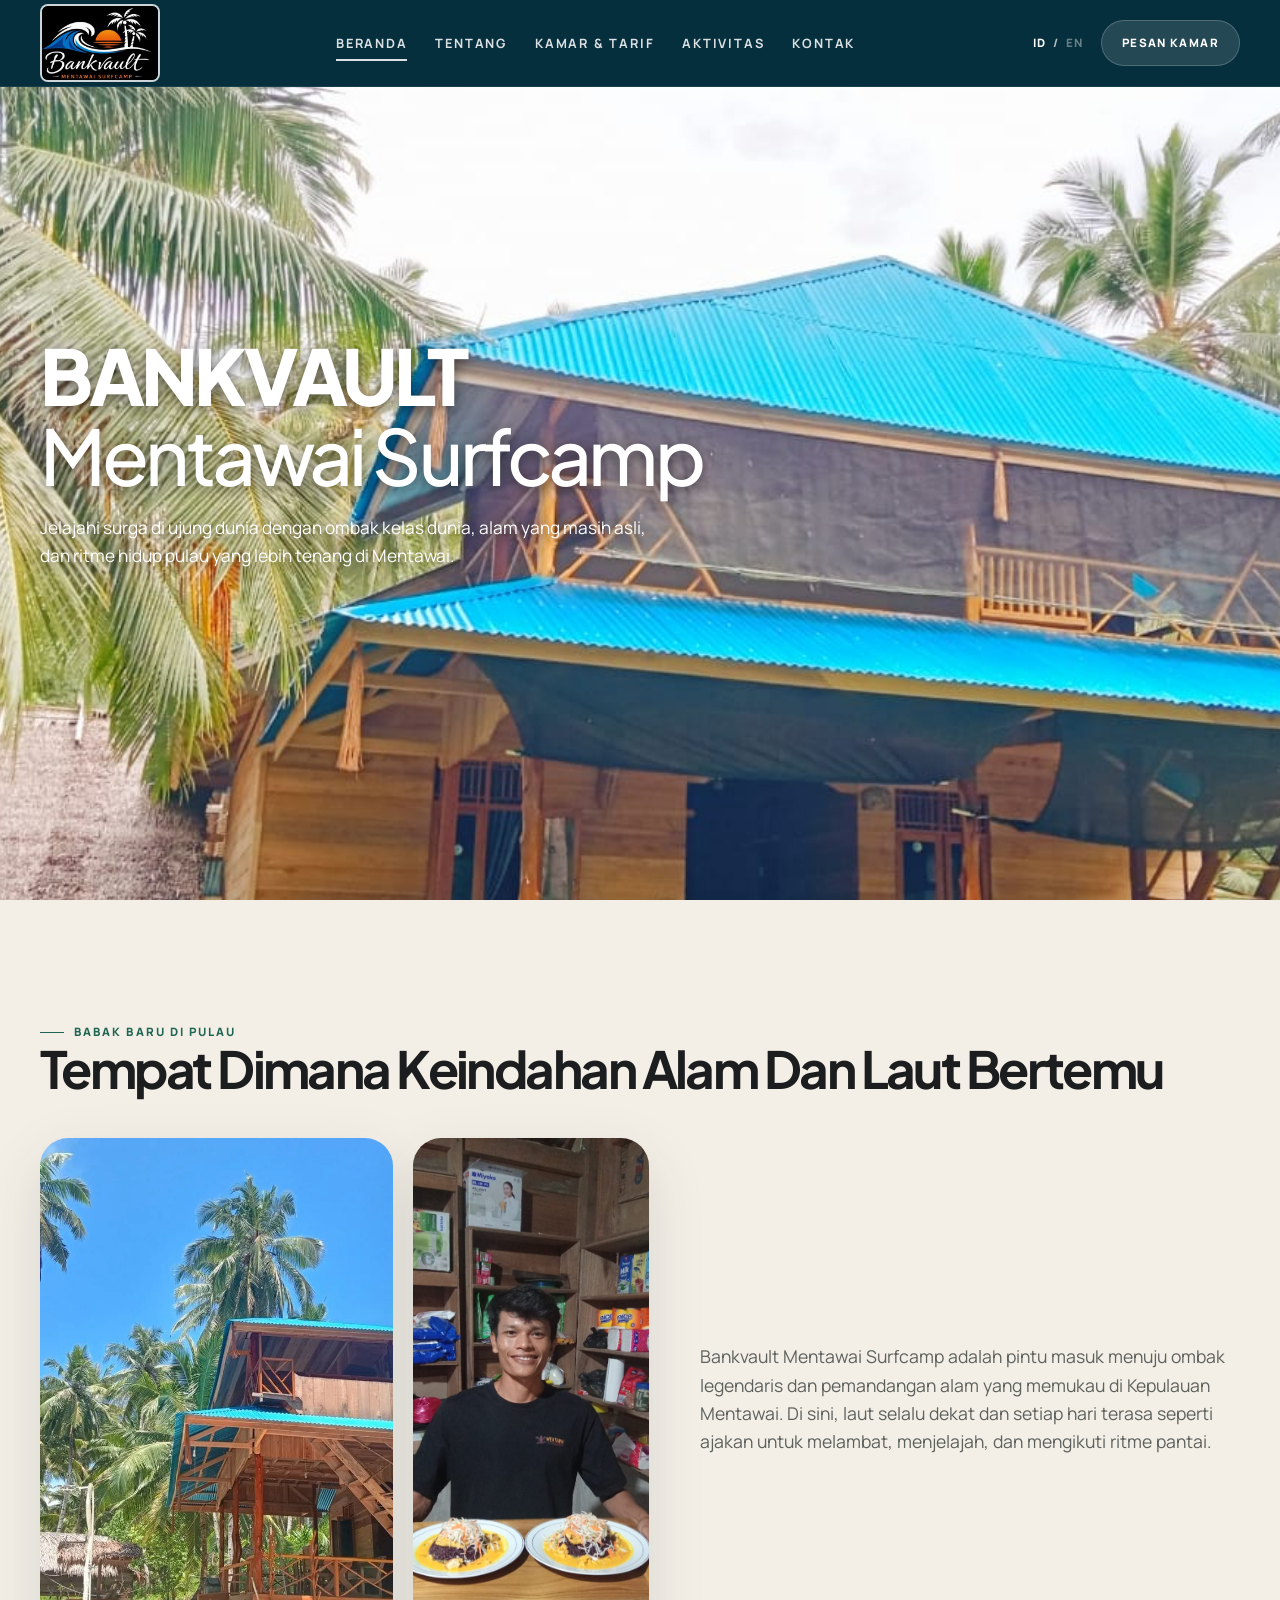
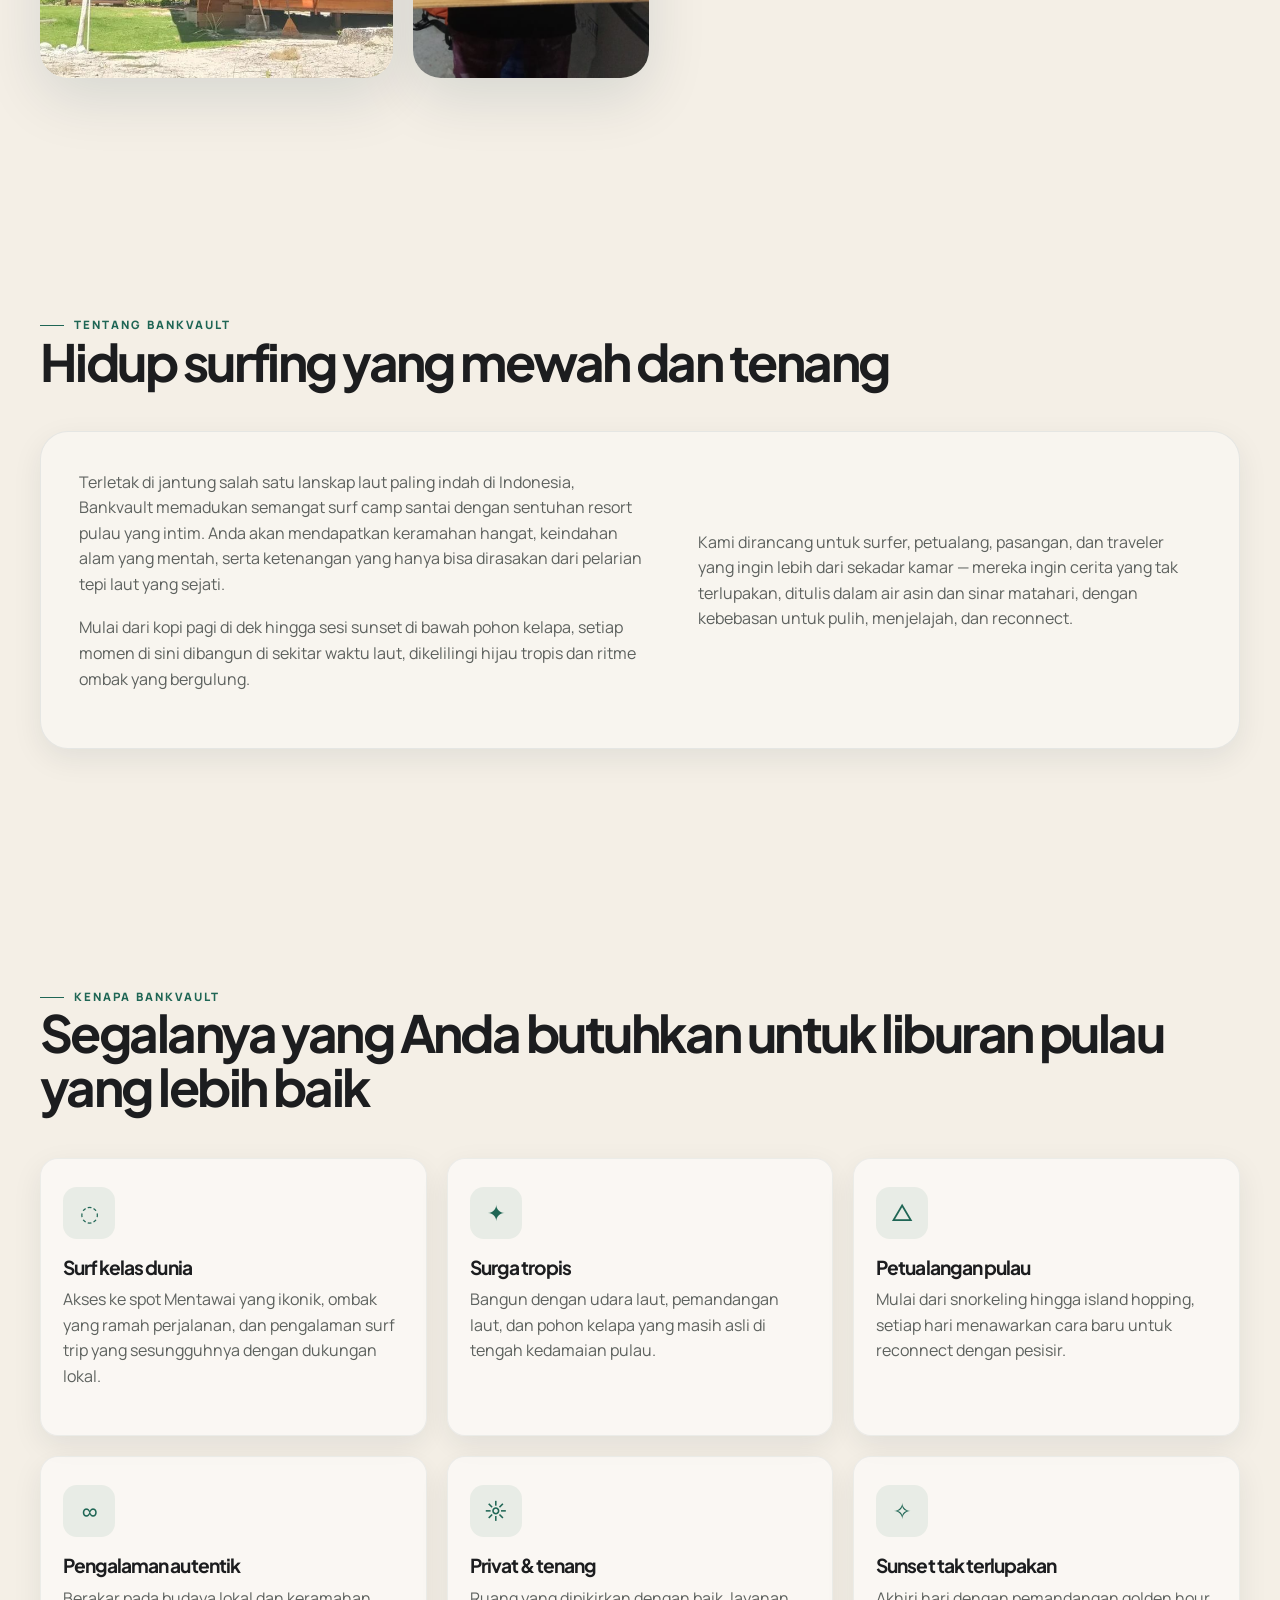
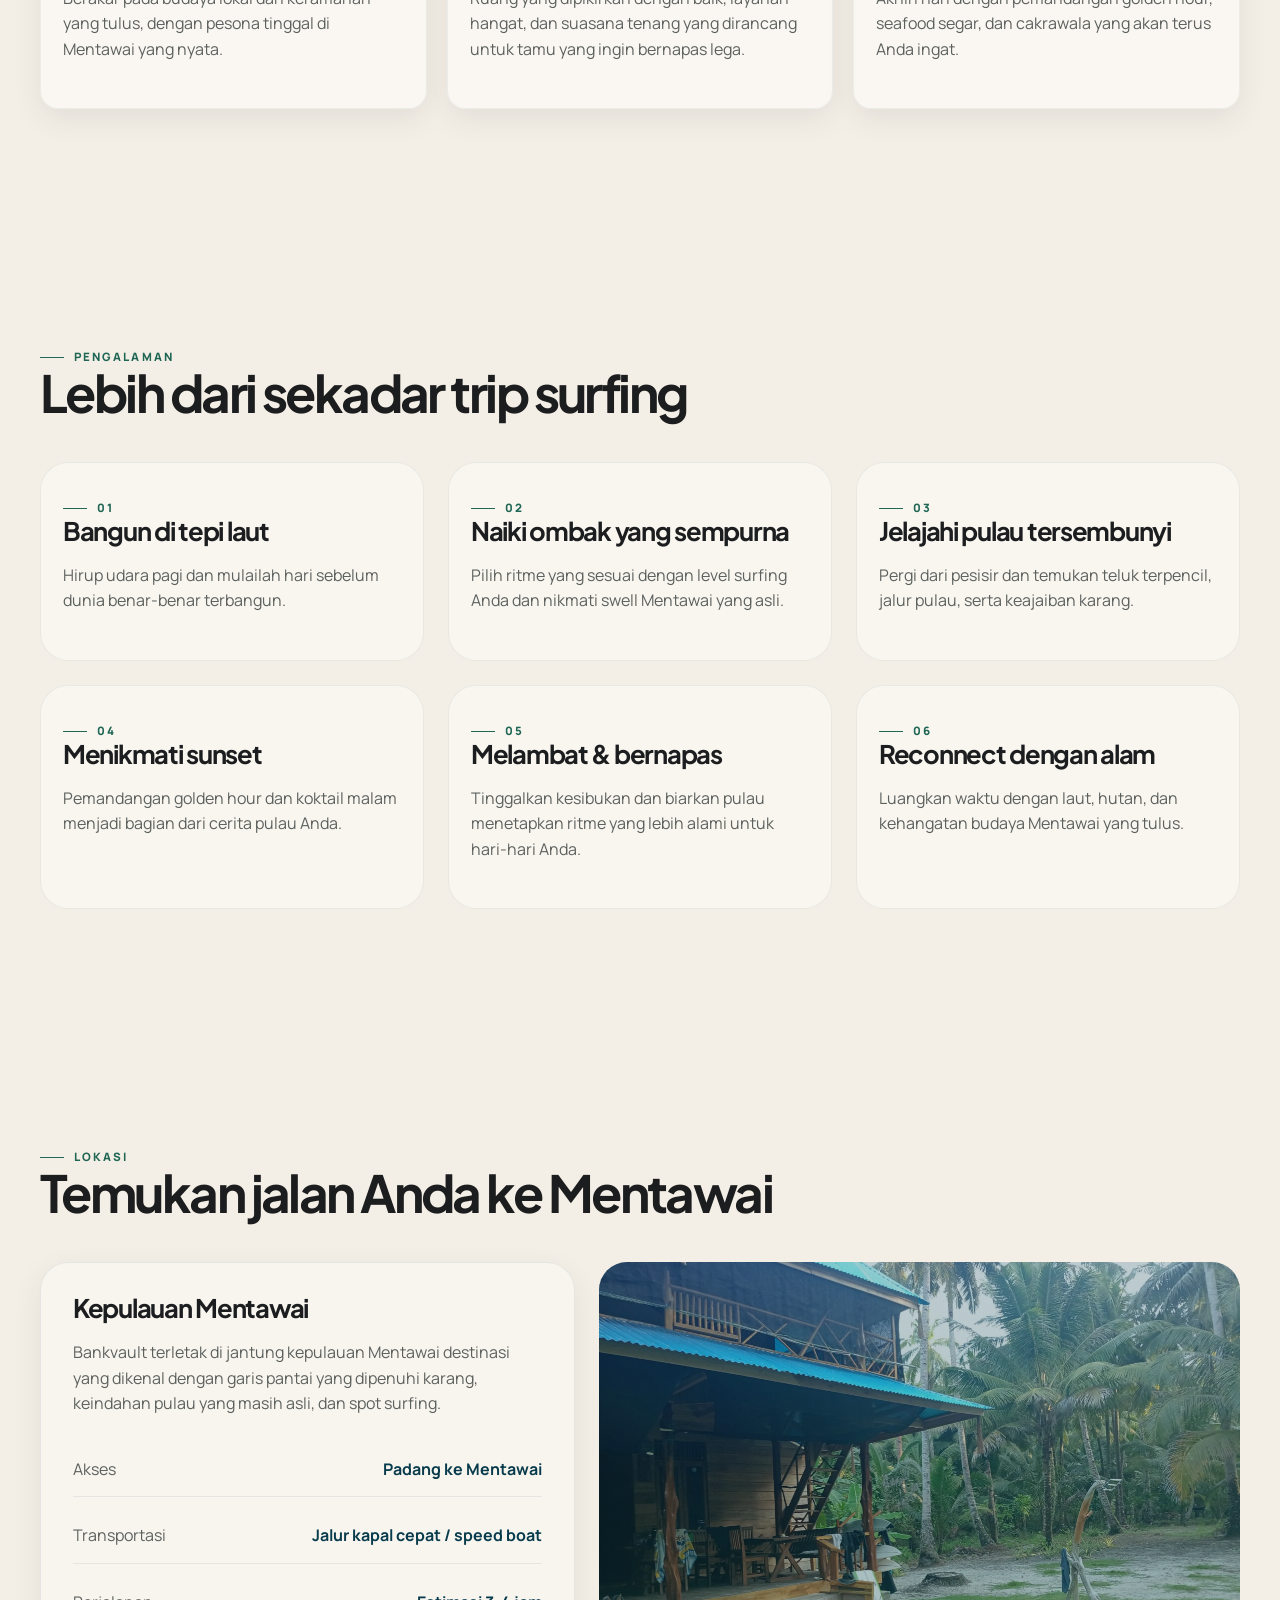
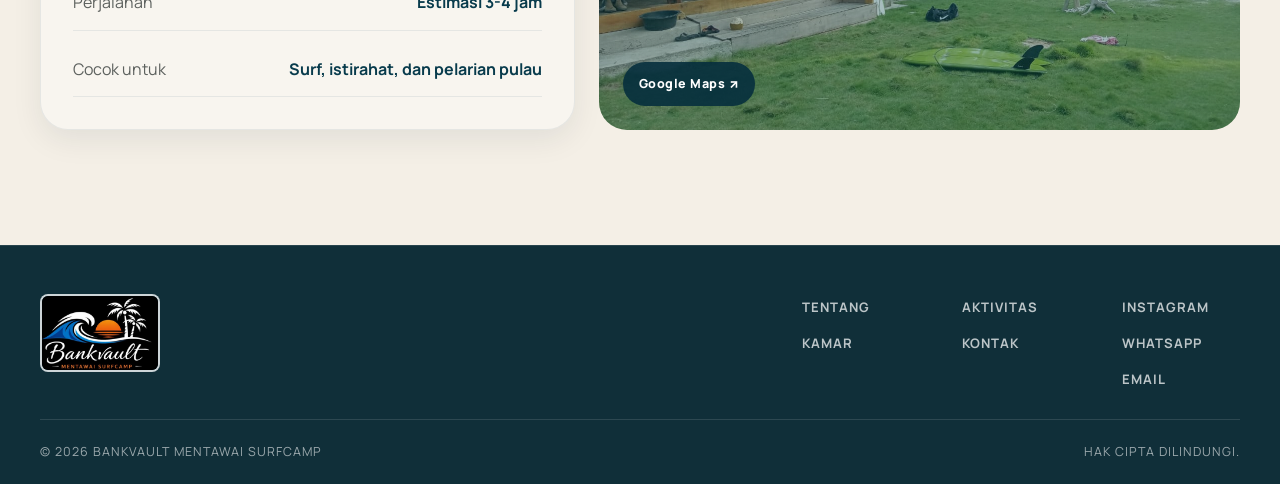
==== index.html @ a0c2a0dd "Add files via upload" ====
<!DOCTYPE html>
<html lang="id">
  <head>
    <meta charset="UTF-8" />
    <meta name="viewport" content="width=device-width, initial-scale=1.0" />
<title>BANKVAULT Mentawai Surfcamp</title>
<meta name="description" content="Nikmati keindahan Mentawai bersama Bankvault Mentawai Surfcamp. Temukan hidup tropis di pulau, surfing, akomodasi, dan petualangan yang tak terlupakan." />
    <meta property="og:title" content="BANKVAULT Mentawai Surfcamp" />
<meta property="og:description" content="Pelarian surf tropis premium di Kepulauan Mentawai." />
    <meta property="og:type" content="website" />
    <meta property="og:image" content="https://images.unsplash.com/photo-1507525428034-b723cf961d3e?auto=format&fit=crop&w=1200&q=80" />
    <link rel="preconnect" href="https://fonts.googleapis.com" />
    <link rel="preconnect" href="https://fonts.gstatic.com" crossorigin />
    <link href="https://fonts.googleapis.com/css2?family=Inter:wght@400;500;600;700;800;900&family=Manrope:wght@400;500;600;700;800&family=Plus+Jakarta+Sans:wght@400;500;600;700;800&display=swap" rel="stylesheet" />
    <link rel="icon" href="logo.jpeg" type="image/jpeg" />
    <link rel="stylesheet" href="style.css" />
  </head>
  <body class="site-shell">
    <div class="scroll-progress"><div class="scroll-progress-bar"></div></div>
    <header class="topbar">
      <nav class="navbar" aria-label="Main navigation">
        <a class="brand" href="index.html" aria-label="Bankvault home">
          <img class="brand-logo" src="logo.jpeg" alt="Bankvault Mentawai Surfcamp" />
        </a>

        <div class="nav-center">
          <a class="nav-link active" href="index.html">Beranda</a>
          <a class="nav-link" href="about.html">Tentang</a>
          <a class="nav-link" href="rooms.html">Kamar &amp; Tarif</a>
          <a class="nav-link" href="activities.html">Aktivitas</a>
          <a class="nav-link" href="contact.html">Kontak</a>
        </div>

        <div class="nav-actions">
          <div class="language-toggle" aria-label="Language selector">
            <button type="button" data-language="id" aria-label="Gunakan Bahasa Indonesia">ID</button>
            <span>/</span>
            <button type="button" data-language="en" aria-label="Use English">EN</button>
          </div>
          <a class="nav-cta" href="contact.html">Pesan Kamar</a>
        </div>

      </nav>
    </header>

    <main class="site-main">
      <section class="hero">
        <div class="hero-media"></div>
        <div class="hero-content">
          <div class="hero-copy"></div>
            <h1>
              BANKVAULT
              <span class="light">Mentawai Surfcamp</span>
            </h1>
            <p class="hero-sub">Jelajahi surga di ujung dunia dengan ombak kelas dunia, alam yang masih asli, dan ritme hidup pulau yang lebih tenang di Mentawai.</p>
          </div>
        </div>
      </section>

      <section id="intro" class="section reveal">
        <div class="container">
          <div class="section-intro">
            <div>
              <span class="eyebrow">Babak baru di pulau</span>
              <h2>Tempat Dimana Keindahan Alam Dan Laut Bertemu</h2>
            </div>
          </div>

          <div class="grid-2">
            <div class="image-stack">
              <div class="image-card">
                <img src="dok9.jpeg" alt="Pemandangan resort Mentawai" loading="lazy" />
              </div>
              <div class="image-card">
                <img src="dok11.jpeg" alt="Surfing di perairan tropis" loading="lazy" />
              </div>
            </div>

            <div class="intro-copy">
              <p class="lead">Bankvault Mentawai Surfcamp adalah pintu masuk menuju ombak legendaris dan pemandangan alam yang memukau di Kepulauan Mentawai. Di sini, laut selalu dekat dan setiap hari terasa seperti ajakan untuk melambat, menjelajah, dan mengikuti ritme pantai.</p>
            </div>
          </div>
        </div>
      </section>

      <section class="section reveal">
        <div class="container">
          <div class="section-intro">
            <div>
              <span class="eyebrow">Tentang Bankvault</span>
              <h2>Hidup surfing yang mewah dan tenang</h2>
            </div>
          </div>

          <div class="about-panel">
            <div class="grid-2">
              <div>
                <p>Terletak di jantung salah satu lanskap laut paling indah di Indonesia, Bankvault memadukan semangat surf camp santai dengan sentuhan resort pulau yang intim. Anda akan mendapatkan keramahan hangat, keindahan alam yang mentah, serta ketenangan yang hanya bisa dirasakan dari pelarian tepi laut yang sejati.</p>
                <p>Mulai dari kopi pagi di dek hingga sesi sunset di bawah pohon kelapa, setiap momen di sini dibangun di sekitar waktu laut, dikelilingi hijau tropis dan ritme ombak yang bergulung.</p>
              </div>
              <div>
                <p>Kami dirancang untuk surfer, petualang, pasangan, dan traveler yang ingin lebih dari sekadar kamar — mereka ingin cerita yang tak terlupakan, ditulis dalam air asin dan sinar matahari, dengan kebebasan untuk pulih, menjelajah, dan reconnect.</p>
              </div>
            </div>
          </div>
        </div>
      </section>

      <section class="section reveal">
        <div class="container">
          <div class="section-intro">
            <div>
              <span class="eyebrow">Kenapa Bankvault</span>
              <h2>Segalanya yang Anda butuhkan untuk liburan pulau yang lebih baik</h2>
            </div>
          </div>

          <div class="feature-grid">
            <article class="feature-card">
              <div class="feature-icon">◌</div>
              <h3>Surf kelas dunia</h3>
              <p>Akses ke spot Mentawai yang ikonik, ombak yang ramah perjalanan, dan pengalaman surf trip yang sesungguhnya dengan dukungan lokal.</p>
            </article>
            <article class="feature-card">
              <div class="feature-icon">✦</div>
              <h3>Surga tropis</h3>
              <p>Bangun dengan udara laut, pemandangan laut, dan pohon kelapa yang masih asli di tengah kedamaian pulau.</p>
            </article>
            <article class="feature-card">
              <div class="feature-icon">△</div>
              <h3>Petualangan pulau</h3>
              <p>Mulai dari snorkeling hingga island hopping, setiap hari menawarkan cara baru untuk reconnect dengan pesisir.</p>
            </article>
            <article class="feature-card">
              <div class="feature-icon">∞</div>
              <h3>Pengalaman autentik</h3>
              <p>Berakar pada budaya lokal dan keramahan yang tulus, dengan pesona tinggal di Mentawai yang nyata.</p>
            </article>
            <article class="feature-card">
              <div class="feature-icon">☼</div>
              <h3>Privat &amp; tenang</h3>
              <p>Ruang yang dipikirkan dengan baik, layanan hangat, dan suasana tenang yang dirancang untuk tamu yang ingin bernapas lega.</p>
            </article>
            <article class="feature-card">
              <div class="feature-icon">✧</div>
              <h3>Sunset tak terlupakan</h3>
              <p>Akhiri hari dengan pemandangan golden hour, seafood segar, dan cakrawala yang akan terus Anda ingat.</p>
            </article>
          </div>
        </div>
      </section>

      <section class="section reveal">
        <div class="container">
          <div class="section-intro">
            <div>
              <span class="eyebrow">Pengalaman</span>
              <h2>Lebih dari sekadar trip surfing</h2>
            </div>
          </div>

          <div class="focus-grid">
            <article class="focus-card">
              <span class="eyebrow">01</span>
              <h3>Bangun di tepi laut</h3>
              <p>Hirup udara pagi dan mulailah hari sebelum dunia benar-benar terbangun.</p>
            </article>
            <article class="focus-card">
              <span class="eyebrow">02</span>
              <h3>Naiki ombak yang sempurna</h3>
              <p>Pilih ritme yang sesuai dengan level surfing Anda dan nikmati swell Mentawai yang asli.</p>
            </article>
            <article class="focus-card">
              <span class="eyebrow">03</span>
              <h3>Jelajahi pulau tersembunyi</h3>
              <p>Pergi dari pesisir dan temukan teluk terpencil, jalur pulau, serta keajaiban karang.</p>
            </article>
            <article class="focus-card">
              <span class="eyebrow">04</span>
              <h3>Menikmati sunset</h3>
              <p>Pemandangan golden hour dan koktail malam menjadi bagian dari cerita pulau Anda.</p>
            </article>
            <article class="focus-card">
              <span class="eyebrow">05</span>
              <h3>Melambat &amp; bernapas</h3>
              <p>Tinggalkan kesibukan dan biarkan pulau menetapkan ritme yang lebih alami untuk hari-hari Anda.</p>
            </article>
            <article class="focus-card">
              <span class="eyebrow">06</span>
              <h3>Reconnect dengan alam</h3>
              <p>Luangkan waktu dengan laut, hutan, dan kehangatan budaya Mentawai yang tulus.</p>
            </article>
          </div>
        </div>
      </section>

      <section class="section reveal">
        <div class="container">
          <div class="section-intro">
            <div>
              <span class="eyebrow">Lokasi</span>
              <h2>Temukan jalan Anda ke Mentawai</h2>
            </div>
          </div>

          <div class="location-grid">
            <div class="location-panel">
              <h3>Kepulauan Mentawai</h3>
              <p>Bankvault terletak di jantung kepulauan Mentawai destinasi yang dikenal dengan garis pantai yang dipenuhi karang, keindahan pulau yang masih asli, dan spot surfing.</p>
              <div class="travel-list">
                <div class="travel-item"><span>Akses</span><strong>Padang ke Mentawai</strong></div>
                <div class="travel-item"><span>Transportasi</span><strong>Jalur kapal cepat / speed boat</strong></div>
                <div class="travel-item"><span>Perjalanan</span><strong>Estimasi 3-4 jam</strong></div>
                <div class="travel-item"><span>Cocok untuk</span><strong>Surf, istirahat, dan pelarian pulau</strong></div>
              </div>
            </div>
            <a class="map-box" href="https://maps.app.goo.gl/mWwyZM4zw5EqwqJf8" target="_blank" rel="noopener noreferrer" aria-label="Buka lokasi Bankvault Mentawai Surfcamp di Google Maps">
              <span class="map-link">Google Maps <span aria-hidden="true">↗</span></span>
            </a>
          </div>
        </div>
      </section>

    </main>

    <footer class="footer">
      <div class="container">
        <div class="footer-inner">
          <div class="footer-brand">
            <a class="brand" href="index.html">
              <img class="brand-logo" src="logo.jpeg" alt="Bankvault Mentawai Surfcamp" />
            </a>
          </div>

          <div class="footer-links">
            <ul>
              <li><a href="about.html">Tentang</a></li>
              <li><a href="rooms.html">Kamar</a></li>
            </ul>
            <ul>
              <li><a href="activities.html">Aktivitas</a></li>
              <li><a href="contact.html">Kontak</a></li>
            </ul>
            <ul>
              <li><a href="https://instagram.com/jhonsile" target="_blank" rel="noreferrer">Instagram</a></li>
              <li><a href="https://wa.me/628216255125" target="_blank" rel="noreferrer">WhatsApp</a></li>
              <li><a href="https://mail.google.com/mail/?view=cm&amp;fs=1&amp;to=bankvaultsurfcamp@gmail.com" target="_blank" rel="noreferrer">Email</a></li>
            </ul>
          </div>
        </div>

        <div class="footer-bottom">
          <span>© 2026 BANKVAULT MENTAWAI SURFCAMP</span>
          <span>Hak Cipta Dilindungi.</span>
        </div>
      </div>
    </footer>

    <script src="https://cdn.jsdelivr.net/npm/gsap@3.12.5/dist/gsap.min.js"></script>
    <script src="script.js"></script>
  </body>
</html>
---- style.css ----
:root {
  --bg: #f4efe6;
  --bg-strong: #efe7da;
  --surface: #ffffff;
  --surface-soft: rgba(255,255,255,0.12);
  --primary: #083b4c;
  --header: #062f3d;
  --footer: #102f39;
  --primary-soft: #0d556f;
  --secondary: #1f6655;
  --secondary-soft: #2d7d68;
  --accent: #d86a3b;
  --accent-soft: #f0b18d;
  --sand: #d9c7a1;
  --ink: #1c1d1f;
  --muted: #5d615e;
  --line: rgba(8,59,76,0.12);
  --shadow: 0 20px 60px rgba(8, 41, 58, 0.12);
  --card-shadow: 0 10px 30px rgba(14, 39, 53, 0.08);
  --radius-lg: 28px;
  --radius-md: 18px;
  --radius-sm: 12px;
  --container: min(1200px, calc(100vw - 48px));
  --nav-height: 86px;
  --transition: 0.5s cubic-bezier(0.22, 1, 0.36, 1);
}

* { box-sizing: border-box; }
html { scroll-behavior: smooth; }
body {
  margin: 0;
  font-family: 'Manrope', 'Inter', sans-serif;
  background: var(--bg);
  color: var(--ink);
  line-height: 1.6;
  overflow-x: hidden;
}
img { max-width: 100%; display: block; }
a { color: inherit; text-decoration: none; }
button, input, select, textarea { font: inherit; }

.container {
  width: var(--container);
  margin: 0 auto;
}

.section {
  position: relative;
  padding: clamp(80px, 9vw, 140px) 0;
}

.reveal,
.feature-card,
.room-card,
.activity-card,
.gallery-item,
.testimonial-slider,
.location-panel,
.contact-panel,
.booking-panel {
  opacity: 0;
  transform: translateY(28px);
  transition: opacity 0.8s ease, transform 0.8s ease;
}
.reveal.is-visible,
.feature-card.is-visible,
.room-card.is-visible,
.activity-card.is-visible,
.gallery-item.is-visible,
.testimonial-slider.is-visible,
.location-panel.is-visible,
.contact-panel.is-visible,
.booking-panel.is-visible {
  opacity: 1;
  transform: translateY(0);
}

.eyebrow {
  display: inline-flex;
  align-items: center;
  gap: 10px;
  text-transform: uppercase;
  letter-spacing: 0.18em;
  font-size: 0.72rem;
  color: var(--secondary);
  font-weight: 800;
}
.eyebrow::before {
  content: "";
  width: 24px;
  height: 1px;
  background: currentColor;
}

.gap-2 { gap: 18px; }

h1, h2, h3, h4 { margin: 0 0 18px; line-height: 1.05; font-family: 'Plus Jakarta Sans', 'Inter', sans-serif; letter-spacing: -0.05em; }
h1 { font-size: clamp(3rem, 6vw, 6.1rem); font-weight: 800; }
h2 { font-size: clamp(2.3rem, 4vw, 4rem); }
h3 { font-size: clamp(1.5rem, 2vw, 2.4rem); }
p { margin: 0 0 18px; color: var(--muted); }

.lead {
  font-size: 1.1rem;
  max-width: 620px;
}

.site-shell {
  position: relative;
  background: var(--bg);
}

.site-shell::before {
  content: "";
  position: fixed;
  inset: 0;
  background: radial-gradient(circle at top left, rgba(14, 96, 105, 0.08), transparent 38%);
  pointer-events: none;
  z-index: 0;
}

.topbar {
  position: fixed;
  inset: 0 0 auto 0;
  z-index: 40;
  background: var(--header);
  border-bottom: 1px solid rgba(255,255,255,0.08);
  transition: background var(--transition), border-color var(--transition), box-shadow var(--transition), backdrop-filter var(--transition);
}
.topbar.nav-scrolled {
  background: var(--header);
  box-shadow: 0 12px 36px rgba(4, 25, 32, 0.22);
  border-bottom-color: rgba(255,255,255,0.1);
}
.topbar.nav-scrolled .nav-link,
.topbar.nav-scrolled .nav-cta {
  color: white;
}

.navbar {
  width: var(--container);
  margin: 0 auto;
  height: var(--nav-height);
  display: flex;
  align-items: center;
  justify-content: space-between;
}

.brand {
  display: inline-flex;
  align-items: center;
  font-weight: 800;
  letter-spacing: 0.08em;
  text-transform: uppercase;
  color: white;
  transition: color var(--transition);
}
.nav-scrolled .brand { color: white; }
.brand-logo {
  width: 120px;
  height: 78px;
  padding: 0;
  object-fit: fill;
  border: 2px solid rgba(255,255,255,0.8);
  border-radius: 8px;
  background: var(--header);
}

.nav-center {
  display: flex;
  align-items: center;
  gap: 28px;
}
.nav-link {
  color: rgba(255,255,255,0.86);
  font-size: 0.8rem;
  letter-spacing: 0.14em;
  text-transform: uppercase;
  font-weight: 700;
  position: relative;
  transition: color var(--transition);
}
.nav-link::after {
  content: "";
  position: absolute;
  left: 0;
  bottom: -8px;
  width: 100%;
  height: 2px;
  background: currentColor;
  transform: scaleX(0);
  transform-origin: left;
  transition: transform 0.35s ease;
}
.nav-link:hover::after,
.nav-link.active::after { transform: scaleX(1); }

.nav-actions {
  display: flex;
  align-items: center;
  gap: 16px;
}
.language-toggle {
  display: inline-flex;
  align-items: center;
  gap: 5px;
  color: rgba(255,255,255,0.7);
  font-size: 0.72rem;
  font-weight: 800;
  letter-spacing: 0.08em;
}
.language-toggle button {
  padding: 5px 2px;
  border: 0;
  background: transparent;
  color: inherit;
  cursor: pointer;
  font-size: inherit;
  font-weight: inherit;
  letter-spacing: inherit;
  transition: color 0.2s ease, opacity 0.2s ease;
}
.language-toggle button:hover,
.language-toggle button.active {
  color: #fff;
}
.language-toggle button:not(.active) {
  opacity: 0.55;
}
.nav-cta {
  display: inline-flex;
  align-items: center;
  justify-content: center;
  min-height: 46px;
  padding: 0 20px;
  border-radius: 999px;
  background: rgba(255,255,255,0.12);
  border: 1px solid rgba(255,255,255,0.2);
  color: white;
  font-size: 0.72rem;
  letter-spacing: 0.12em;
  text-transform: uppercase;
  font-weight: 800;
  transition: transform var(--transition), background var(--transition), border-color var(--transition), color var(--transition), box-shadow var(--transition);
}
.nav-scrolled .nav-cta {
  background: var(--primary);
  border-color: transparent;
  color: white;
  box-shadow: 0 10px 24px rgba(8,59,76,0.18);
}
.nav-cta:hover,
.btn:hover,
.button:hover {
  transform: translateY(-2px);
}

.site-main {
  position: relative;
  z-index: 1;
  animation: pageEnter 0.8s cubic-bezier(0.22, 1, 0.36, 1) both;
}

.footer {
  animation: pageEnter 0.8s 0.12s cubic-bezier(0.22, 1, 0.36, 1) both;
}

@keyframes pageEnter {
  from {
    opacity: 0;
    transform: translateY(18px);
  }
  to {
    opacity: 1;
    transform: translateY(0);
  }
}

.hero {
  position: relative;
  min-height: 100vh;
  display: grid;
  place-items: center;
  overflow: hidden;
  background: linear-gradient(180deg, rgba(8,59,76,0.26), rgba(8,59,76,0.5)), url('dok13.jpeg');
}
.hero::before {
  content: "";
  position: absolute;
  inset: 0;
  background: linear-gradient(180deg, rgba(8,59,76,0.15), rgba(8,59,76,0.58));
}
.hero-media {
  position: absolute;
  inset: -10% -5%;
  background: url('dok13.jpeg') center/cover no-repeat;
  transform: scale(1.08);
  animation: slowZoom 18s ease-in-out alternate infinite;
}
@keyframes slowZoom {
  0% { transform: scale(1.05); }
  100% { transform: scale(1.13); }
}
.hero-content {
  position: relative;
  z-index: 1;
  width: var(--container);
  padding-top: 2rem;
  color: #fff;
  text-shadow: 0 3px 14px rgba(0, 0, 0, 0.55);
}
.hero-copy {
  max-width: 720px;
}
.kicker {
  display: inline-block;
  margin-bottom: 18px;
  padding: 10px 16px;
  font-size: 0.7rem;
  letter-spacing: 0.22em;
  text-transform: uppercase;
  border: 1px solid rgba(255,255,255,0.2);
  border-radius: 999px;
  background: rgba(255,255,255,0.04);
  backdrop-filter: blur(6px);
}
.hero h1 {
  margin-bottom: 18px;
}
.hero h1 .light {
  display: block;
  font-weight: 500;
  opacity: 1;
}
.hero-sub {
  max-width: 620px;
  margin-bottom: 28px;
  color: #fff;
  font-size: 1.08rem;
}
.hero-actions {
  display: flex;
  align-items: center;
  gap: 18px;
  flex-wrap: wrap;
  margin-bottom: 40px;
}
.btn,
.button {
  display: inline-flex;
  align-items: center;
  justify-content: center;
  gap: 10px;
  min-height: 54px;
  padding: 0 24px;
  border-radius: 999px;
  font-size: 0.72rem;
  letter-spacing: 0.12em;
  text-transform: uppercase;
  font-weight: 800;
  transition: transform var(--transition), background var(--transition), color var(--transition), border-color var(--transition), box-shadow var(--transition);
  cursor: pointer;
}
.btn-primary,
.button-primary {
  background: linear-gradient(135deg, var(--primary) 0%, var(--secondary) 100%);
  color: white;
  text-shadow: none;
  box-shadow: 0 20px 40px rgba(8,59,76,0.2);
}
.btn-secondary,
.button-secondary {
  background: transparent;
  color: white;
  border: 1px solid rgba(255,255,255,0.3);
}
.btn .arrow,
.button .arrow {
  display: inline-block;
  transition: transform 0.35s ease;
}
.btn:hover .arrow,
.button:hover .arrow { transform: translateX(4px); }

.hero-scroll {
  display: inline-flex;
  align-items: center;
  gap: 14px;
  color: rgba(255,255,255,0.72);
  letter-spacing: 0.18em;
  text-transform: uppercase;
  font-size: 0.7rem;
  font-weight: 700;
}
.hero-scroll .scroll-line {
  width: 1px;
  height: 52px;
  background: rgba(255,255,255,0.38);
  position: relative;
  overflow: hidden;
}
.hero-scroll .scroll-line::after {
  content: "";
  position: absolute;
  left: 0;
  top: -100%;
  width: 100%;
  height: 100%;
  background: linear-gradient(180deg, transparent, rgba(255,255,255,0.9), transparent);
  animation: scrollPulse 1.8s ease-in-out infinite;
}
@keyframes scrollPulse {
  0% { transform: translateY(0); }
  100% { transform: translateY(200%); }
}

.section-intro {
  display: flex;
  align-items: end;
  justify-content: space-between;
  gap: 30px;
  margin-bottom: 42px;
}
.section-intro h2 { margin-bottom: 0; }

.grid-2 {
  display: grid;
  grid-template-columns: 1.06fr 0.94fr;
  gap: clamp(24px, 4vw, 56px);
  align-items: center;
}

.image-card {
  position: relative;
  overflow: hidden;
  border-radius: var(--radius-lg);
  box-shadow: var(--shadow);
}
.image-card img {
  width: 100%;
  height: 100%;
  object-fit: cover;
  transition: transform 0.8s ease;
}
.image-card:hover img { transform: scale(1.05); }
.image-stack {
  display: grid;
  grid-template-columns: 1.2fr 0.8fr;
  gap: 20px;
}
.image-stack .image-card:nth-child(1) { min-height: 540px; }
.image-stack .image-card:nth-child(2) { min-height: 480px; }

.intro-copy {
  padding: 18px 0;
}
.metric-row {
  display: grid;
  grid-template-columns: repeat(3, minmax(0,1fr));
  margin-top: 28px;
  gap: 18px;
}
.metric {
  padding-top: 18px;
  border-top: 1px solid var(--line);
}
.metric strong {
  display: block;
  font-size: clamp(1.8rem, 4vw, 3rem);
  line-height: 1;
  font-family: 'Plus Jakarta Sans', 'Inter', sans-serif;
  color: var(--primary);
}
.metric span {
  display: block;
  margin-top: 8px;
  font-size: 0.78rem;
  line-height: 1.5;
  letter-spacing: 0.12em;
  text-transform: uppercase;
  color: var(--muted);
}

.about-panel,
.location-panel,
.booking-panel {
  background: rgba(255,255,255,0.38);
  border: 1px solid rgba(8,59,76,0.08);
  border-radius: var(--radius-lg);
  box-shadow: var(--card-shadow);
}

.about-panel {
  padding: clamp(22px, 3vw, 38px);
}
.about-panel p + p { margin-top: 14px; }

.feature-grid {
  display: grid;
  grid-template-columns: repeat(3, minmax(0,1fr));
  gap: 20px;
  margin-top: 44px;
}
.feature-card {
  padding: 28px 22px;
  background: rgba(255,255,255,0.5);
  border: 1px solid rgba(8,59,76,0.06);
  border-radius: var(--radius-md);
  box-shadow: var(--card-shadow);
  transition: transform 0.3s ease, box-shadow 0.3s ease;
}
.feature-card:hover {
  transform: translateY(-6px);
  box-shadow: 0 20px 40px rgba(8,59,76,0.08);
}
.feature-icon {
  width: 52px;
  height: 52px;
  display: grid;
  place-items: center;
  margin-bottom: 18px;
  border-radius: 14px;
  background: rgba(31, 102, 85, 0.08);
  color: var(--secondary);
  font-size: 1.4rem;
}
.feature-card h3 {
  margin-bottom: 10px;
  font-size: 1.2rem;
}

.surf-feature {
  position: relative;
  overflow: hidden;
  border-radius: var(--radius-lg);
  min-height: 620px;
  background: linear-gradient(180deg, rgba(8,59,76,0.1), rgba(8,59,76,0.4)), url('https://images.unsplash.com/photo-1502680390469-be75c86b636f?auto=format&fit=crop&w=1600&q=80') center/cover no-repeat;
}
.surf-overlay {
  position: absolute;
  inset: auto 0 0 0;
  padding: clamp(28px,3vw,42px);
  color: white;
}
.stat-grid {
  display: grid;
  grid-template-columns: repeat(3, minmax(0,1fr));
  gap: 20px;
  margin-top: 26px;
}
.stat-box {
  padding: 20px 18px;
  background: rgba(255,255,255,0.08);
  backdrop-filter: blur(10px);
  border: 1px solid rgba(255,255,255,0.06);
  border-radius: 16px;
}
.stat-box strong {
  display: block;
  font-size: clamp(1.8rem, 2vw, 2.7rem);
  font-family: 'Plus Jakarta Sans', 'Inter', sans-serif;
  color: white;
}
.stat-box span {
  display: block;
  font-size: 0.76rem;
  letter-spacing: 0.12em;
  text-transform: uppercase;
  color: rgba(255,255,255,0.7);
}

.rooms-grid,
.activity-grid,
.gallery-grid,
.testimonial-grid {
  display: grid;
  gap: 24px;
}
.rooms-grid {
  grid-template-columns: repeat(3, minmax(0,1fr));
}
.room-card {
  background: rgba(255,255,255,0.5);
  border: 1px solid rgba(8,59,76,0.08);
  border-radius: var(--radius-lg);
  overflow: hidden;
  box-shadow: var(--card-shadow);
  transition: transform 0.35s ease, box-shadow 0.35s ease;
}
.room-card:hover {
  transform: translateY(-8px);
  box-shadow: 0 24px 46px rgba(8,59,76,0.1);
}
.room-image {
  height: 260px;
  overflow: hidden;
}
.room-image img {
  width: 100%;
  height: 100%;
  object-fit: cover;
  transition: transform 0.8s ease;
}
.package-card .room-image {
  height: 390px;
  background: #f7f7f5;
}
.package-card .room-image img {
  object-fit: contain;
}
.package-card:hover .room-image img { transform: scale(1.02); }
.room-card:hover .room-image img { transform: scale(1.06); }
.room-content {
  padding: 22px;
}
.room-content p {
  margin-bottom: 16px;
}
.room-meta {
  display: flex;
  justify-content: space-between;
  align-items: center;
  margin-bottom: 18px;
}
.room-badge {
  font-size: 0.72rem;
  letter-spacing: 0.14em;
  text-transform: uppercase;
  color: var(--secondary);
  background: rgba(31, 102, 85, 0.08);
  padding: 8px 10px;
  border-radius: 999px;
  font-weight: 800;
}
.room-price {
  display: flex;
  flex-direction: column;
  align-items: flex-end;
  gap: 2px;
}
.price-label {
  font-size: 0.7rem;
  text-transform: uppercase;
  letter-spacing: 0.1em;
  color: var(--muted);
}
.price-value {
  font-family: 'Plus Jakarta Sans', 'Inter', sans-serif;
  font-weight: 800;
  letter-spacing: -0.04em;
  color: var(--primary);
  font-size: 1.4rem;
}
.room-features {
  display: flex;
  flex-wrap: wrap;
  gap: 8px;
  margin-bottom: 20px;
}
.room-features span {
  padding: 8px 10px;
  border-radius: 999px;
  background: rgba(8,59,76,0.04);
  color: var(--muted);
  font-size: 0.72rem;
  border: 1px solid rgba(8,59,76,0.05);
}
.price-toggle {
  display: inline-flex;
  gap: 6px;
  background: rgba(8,59,76,0.06);
  border-radius: 999px;
  padding: 6px;
  margin-bottom: 22px;
}
.price-toggle button {
  border: none;
  background: transparent;
  color: var(--muted);
  letter-spacing: 0.08em;
  text-transform: uppercase;
  font-weight: 800;
  font-size: 0.68rem;
  padding: 10px 14px;
  border-radius: 999px;
  cursor: pointer;
}
.price-toggle button.active {
  background: var(--primary);
  color: white;
}

.activity-grid {
  grid-template-columns: repeat(4, minmax(0,1fr));
}
.activity-card {
  position: relative;
  min-height: 360px;
  overflow: hidden;
  border-radius: var(--radius-lg);
  box-shadow: var(--card-shadow);
}
.activity-card img {
  width: 100%;
  height: 100%;
  object-fit: cover;
  transition: transform 0.7s ease;
}
.activity-card:hover img { transform: scale(1.08); }
.activity-content {
  position: absolute;
  inset: auto 0 0 0;
  padding: 24px;
  background: linear-gradient(180deg, transparent, rgba(8,59,76,0.7));
  color: white;
}
.activity-content h3 {
  margin: 0;
  font-size: 1.1rem;
}
.activity-arrow {
  display: inline-flex;
  width: 32px;
  height: 32px;
  border-radius: 50%;
  background: rgba(255,255,255,0.15);
  align-items: center;
  justify-content: center;
  transition: transform 0.35s ease;
}
.activity-card:hover .activity-arrow { transform: translateX(6px); }

.gallery-grid {
  grid-template-columns: repeat(12, minmax(0,1fr));
  grid-auto-rows: 180px;
}
.gallery-item {
  grid-column: span 4;
  position: relative;
  overflow: hidden;
  border-radius: 22px;
  cursor: pointer;
  box-shadow: var(--card-shadow);
}
.gallery-item.tall { grid-row: span 2; }
.gallery-item.wide { grid-column: span 8; }
.gallery-item img {
  width: 100%;
  height: 100%;
  object-fit: cover;
  transition: transform 0.75s ease, filter 0.35s ease;
}
.gallery-item:hover img { transform: scale(1.06); }
.gallery-item::after {
  content: "";
  position: absolute;
  inset: 0;
  background: linear-gradient(180deg, rgba(8,59,76,0.1), rgba(8,59,76,0.5));
}
.gallery-filters {
  display: flex;
  flex-wrap: wrap;
  gap: 10px;
  margin: 0 0 28px;
}
.filter-button {
  border: 1px solid rgba(8,59,76,0.12);
  background: rgba(255,255,255,0.4);
  color: var(--primary);
  text-transform: uppercase;
  letter-spacing: 0.12em;
  font-size: 0.68rem;
  font-weight: 800;
  min-height: 44px;
  padding: 0 16px;
  border-radius: 999px;
  cursor: pointer;
}
.filter-button.active {
  background: var(--primary);
  color: white;
  border-color: transparent;
}

.lightbox {
  position: fixed;
  inset: 0;
  background: rgba(8, 20, 28, 0.82);
  display: grid;
  place-items: center;
  z-index: 90;
  opacity: 0;
  visibility: hidden;
  transition: opacity 0.35s ease, visibility 0.35s ease;
}
.lightbox.open {
  opacity: 1;
  visibility: visible;
}
.lightbox-inner {
  position: relative;
  width: min(80vw, 960px);
}
.lightbox-inner img {
  width: 100%;
  max-height: 76vh;
  object-fit: cover;
  border-radius: 24px;
  box-shadow: 0 30px 80px rgba(0,0,0,0.32);
}
.lightbox-close,
.lightbox-prev,
.lightbox-next {
  position: absolute;
  width: 48px;
  height: 48px;
  border: 1px solid rgba(255,255,255,0.18);
  border-radius: 50%;
  background: rgba(255,255,255,0.08);
  color: white;
  display: grid;
  place-items: center;
  cursor: pointer;
}
.lightbox-close { top: -18px; right: -18px; }
.lightbox-prev { left: -18px; top: 50%; transform: translateY(-50%); }
.lightbox-next { right: -18px; top: 50%; transform: translateY(-50%); }

.testimonial-slider {
  position: relative;
  overflow: hidden;
  background: rgba(255,255,255,0.42);
  border-radius: var(--radius-lg);
  border: 1px solid rgba(8,59,76,0.08);
  box-shadow: var(--card-shadow);
}
.testimonial-track {
  display: flex;
  transition: transform 0.6s ease;
}
.testimonial-slide {
  min-width: 100%;
  padding: clamp(28px, 3vw, 46px);
}
.testimonial-rating {
  color: #f4b333;
  letter-spacing: 0.18em;
  font-size: 0.82rem;
  margin-bottom: 12px;
}
.testimonial-quote {
  font-size: clamp(1.3rem, 2.5vw, 2.3rem);
  line-height: 1.3;
  color: var(--primary);
  font-family: 'Plus Jakarta Sans', 'Inter', sans-serif;
  letter-spacing: -0.04em;
}
.testimonial-meta {
  display: flex;
  align-items: center;
  gap: 16px;
  margin-top: 24px;
}
.testimonial-meta img {
  width: 52px;
  height: 52px;
  border-radius: 50%;
  object-fit: cover;
}
.slider-controls {
  display: flex;
  justify-content: flex-end;
  gap: 10px;
  margin-top: 18px;
}
.slider-button {
  width: 46px;
  height: 46px;
  border-radius: 50%;
  border: 1px solid rgba(8,59,76,0.11);
  background: rgba(255,255,255,0.7);
  cursor: pointer;
}

.location-grid {
  display: grid;
  grid-template-columns: 1fr 1.2fr;
  gap: 24px;
}
.location-panel {
  padding: clamp(22px, 3vw, 32px);
}
.map-box {
  min-height: 420px;
  background: linear-gradient(180deg, rgba(8,59,76,0.2), rgba(31,102,85,0.2)), url('dok4.jpeg') center/cover no-repeat;
  border-radius: var(--radius-lg);
  position: relative;
  overflow: hidden;
  display: block;
  cursor: pointer;
}
.map-box::before {
  content: "";
  position: absolute;
  inset: 0;
  background: linear-gradient(180deg, rgba(8,59,76,0.08), rgba(8,59,76,0.25));
}
.map-link {
  position: absolute;
  z-index: 1;
  left: 24px;
  bottom: 24px;
  padding: 12px 16px;
  border-radius: 999px;
  background: rgba(6,47,61,0.9);
  color: #fff;
  font-size: 0.78rem;
  font-weight: 800;
  letter-spacing: 0.04em;
}
.travel-list {
  display: grid;
  gap: 12px;
  margin-top: 26px;
}
.travel-item {
  display: flex;
  justify-content: space-between;
  gap: 18px;
  padding: 14px 0;
  border-bottom: 1px solid rgba(8,59,76,0.08);
}
.travel-item span:first-child {
  color: var(--muted);
}
.travel-item strong {
  text-align: right;
  color: var(--primary);
}

.booking-callout {
  background: linear-gradient(135deg, var(--primary), var(--secondary));
  color: white;
  border-radius: var(--radius-lg);
  padding: clamp(24px, 3vw, 38px);
  box-shadow: var(--shadow);
}
.booking-callout p { color: rgba(255,255,255,0.78); }
.booking-callout .btn { margin-top: 10px; }

.contact-shell {
  display: grid;
  grid-template-columns: 0.9fr 1.1fr;
  gap: 28px;
}
.contact-shell-full {
  display: block;
}
.contact-full-block {
  background: rgba(255,255,255,0.52);
  border: 1px solid rgba(8,59,76,0.08);
  border-radius: var(--radius-lg);
  box-shadow: var(--card-shadow);
  padding: clamp(28px, 4vw, 42px);
}
.contact-full-block h2 {
  margin-bottom: 12px;
}
.contact-full-block p {
  max-width: 680px;
  margin-bottom: 0;
}
.contact-panel,
.booking-panel {
  padding: clamp(24px,3vw,36px);
}
.contact-links {
  display: grid;
  gap: 20px;
  margin-top: 24px;
}
.contact-links-full {
  grid-template-columns: repeat(2, minmax(0, 1fr));
}
.contact-item {
  display: flex;
  gap: 14px;
  align-items: center;
  padding: 16px 18px;
  border-radius: 16px;
  background: rgba(8,59,76,0.04);
  transition: transform 0.25s ease, box-shadow 0.25s ease;
}
.contact-item:hover {
  transform: translateY(-3px);
  box-shadow: 0 12px 26px rgba(8,59,76,0.08);
}
.contact-icon {
  width: 42px;
  height: 42px;
  display: grid;
  place-items: center;
  border-radius: 12px;
  background: rgba(31,98,85,0.1);
  color: var(--secondary);
}
.form-grid {
  display: grid;
  grid-template-columns: repeat(2, minmax(0,1fr));
  gap: 18px;
}
.form-grid .full-span { grid-column: 1 / -1; }
.field {
  display: flex;
  flex-direction: column;
  gap: 8px;
  font-size: 0.8rem;
  font-weight: 700;
  letter-spacing: 0.08em;
  text-transform: uppercase;
  color: var(--primary);
}
.field input,
.field select,
.field textarea {
  width: 100%;
  min-height: 54px;
  border-radius: 14px;
  border: 1px solid rgba(8,59,76,0.12);
  background: rgba(255,255,255,0.7);
  padding: 16px 18px;
  color: var(--ink);
}
.field textarea {
  min-height: 140px;
  resize: vertical;
}

.footer {
  padding: 48px 0 22px;
  background: var(--footer);
  border-top: 1px solid rgba(255,255,255,0.1);
}
.footer-inner {
  display: flex;
  justify-content: space-between;
  align-items: flex-start;
  gap: 24px;
  padding-bottom: 28px;
}
.footer-brand {
  flex: 0 0 160px;
  max-width: 160px;
}
.footer-brand .brand { color: white; }
.footer-brand p { color: rgba(255,255,255,0.68); }
.footer-links {
  display: flex;
  gap: 42px;
  align-items: flex-start;
  justify-content: flex-end;
  flex: 1;
  flex-wrap: wrap;
}
.footer-links ul {
  list-style: none;
  padding: 0;
  margin: 0;
  min-width: 118px;
  display: grid;
  gap: 10px;
}
.footer-links a {
  color: rgba(255,255,255,0.72);
  font-size: 0.82rem;
  letter-spacing: 0.08em;
  text-transform: uppercase;
  font-weight: 700;
}
.footer-bottom {
  display: flex;
  justify-content: space-between;
  align-items: center;
  gap: 20px;
  padding-top: 22px;
  border-top: 1px solid rgba(255,255,255,0.12);
  font-size: 0.78rem;
  color: rgba(255,255,255,0.58);
  letter-spacing: 0.08em;
  text-transform: uppercase;
}

.page-hero {
  position: relative;
  min-height: 70vh;
  display: flex;
  align-items: end;
  padding-top: 120px;
  background: linear-gradient(180deg, rgba(8,59,76,0.3), rgba(8,59,76,0.56)), url('dok8.jpeg') center/cover no-repeat;
}
.page-hero-about {
  background-image: linear-gradient(180deg, rgba(8,59,76,0.2), rgba(8,59,76,0.68)), url('dok9.jpeg');
  background-position: center;
  background-size: cover;
}
.page-hero-rooms {
  background-image: linear-gradient(180deg, rgba(8,59,76,0.16), rgba(8,59,76,0.7)), url('dok3.jpeg');
  background-position: center 42%;
  background-size: cover;
}
.page-hero-contact {
  background-image: linear-gradient(180deg, rgba(8,59,76,0.18), rgba(8,59,76,0.62)), url('dok12.jpeg');
  background-position: center;
  background-size: cover;
}
.page-hero .container { position: relative; z-index: 1; padding-bottom: 56px; }
.page-hero h1 {
  color: white;
  margin-bottom: 16px;
}
.page-hero p {
  color: rgba(255,255,255,0.8);
  max-width: 620px;
  font-size: 1.06rem;
}

.masonry-layout {
  display: grid;
  grid-template-columns: repeat(3, minmax(0,1fr));
  gap: 24px;
}
.masonry-item {
  display: flex;
  flex-direction: column;
  overflow: hidden;
  border-radius: var(--radius-lg);
  min-height: 360px;
  background: var(--surface);
  box-shadow: var(--card-shadow);
}
.masonry-item img {
  width: 100%;
  height: 250px;
  object-fit: cover;
  transition: transform 0.8s ease;
}
.masonry-item:hover img { transform: scale(1.06); }
.masonry-item .activity-content {
  position: static;
  padding: 22px;
  margin-top: auto;
  background: var(--surface);
  color: var(--primary);
}
.masonry-item .activity-content h3 { color: var(--primary); }

.section-video {
  padding-top: 0;
}
.activity-video-grid {
  display: grid;
  grid-template-columns: repeat(3, minmax(0, 1fr));
  gap: 24px;
  margin-top: 36px;
}
.activity-video-card {
  overflow: hidden;
  border-radius: var(--radius-lg);
  background: var(--surface);
  box-shadow: var(--card-shadow);
}
.activity-video-card video {
  display: block;
  width: 100%;
  aspect-ratio: 16 / 10;
  background: var(--primary);
  object-fit: cover;
}
.activity-video-content {
  display: flex;
  align-items: baseline;
  gap: 14px;
  padding: 20px 22px 22px;
}
.activity-video-content span {
  color: var(--accent);
  font-size: 0.72rem;
  font-weight: 800;
  letter-spacing: 0.14em;
}
.activity-video-content h3 {
  margin: 0;
  color: var(--primary);
  font-size: 1.15rem;
}

.page-section {
  padding-top: clamp(70px, 7vw, 110px);
}

.focus-grid {
  display: grid;
  grid-template-columns: repeat(3, minmax(0,1fr));
  gap: 24px;
}
.focus-card {
  background: rgba(255,255,255,0.42);
  border: 1px solid rgba(8,59,76,0.07);
  border-radius: var(--radius-lg);
  padding: 28px 22px;
}

.scroll-progress {
  position: fixed;
  inset: 0 0 auto 0;
  height: 3px;
  background: rgba(8,59,76,0.06);
  z-index: 90;
}
.scroll-progress-bar {
  width: 0;
  height: 100%;
  background: linear-gradient(90deg, var(--secondary), var(--accent));
}

.hidden { display: none !important; }

@media (max-width: 1024px) {
  .nav-center { display: none; }
  .nav-actions .nav-cta {
    display: inline-flex;
    min-height: 42px;
    padding: 0 14px;
    font-size: 0.64rem;
  }
  .grid-2,
  .location-grid,
  .contact-shell,
  .feature-grid,
  .focus-grid {
    grid-template-columns: 1fr;
  }
  .rooms-grid,
  .activity-grid,
  .activity-video-grid {
    grid-template-columns: repeat(2, minmax(0,1fr));
  }
  .image-stack { grid-template-columns: 1fr; }
  .metric-row,
  .stat-grid { grid-template-columns: repeat(2, minmax(0,1fr)); }
}

@media (max-width: 720px) {
  :root { --container: min(100vw - 28px, 1000px); }
  .nav-actions { gap: 8px; }
  .language-toggle { font-size: 0.65rem; }
  .nav-actions .nav-cta { padding: 0 11px; font-size: 0.58rem; }
  .hero { min-height: 92vh; }
  .hero-content { padding-top: 3rem; }
  .hero-actions { flex-direction: column; align-items: flex-start; }
  .hero-sub { font-size: 1rem; }
  .section-intro { flex-direction: column; align-items: flex-start; }
  .metric-row,
  .stat-grid,
  .gallery-grid,
  .form-grid,
  .rooms-grid,
  .activity-grid,
  .activity-video-grid { grid-template-columns: 1fr; }
  .gallery-item,
  .gallery-item.wide,
  .gallery-item.tall { grid-column: span 12; grid-row: span 1; }
  .footer-inner,
  .footer-bottom {
    flex-direction: column;
  }
  .footer-inner {
    gap: 28px;
  }
  .footer-brand {
    flex-basis: auto;
  }
  .footer-links {
    width: 100%;
    justify-content: flex-start;
    gap: 28px;
  }
  .footer-bottom {
    align-items: flex-start;
  }
  .site-main,
  .footer {
    animation: none;
  }
  .page-hero { min-height: 58vh; }
  .brand-logo { width: 100px; height: 65px; }
}
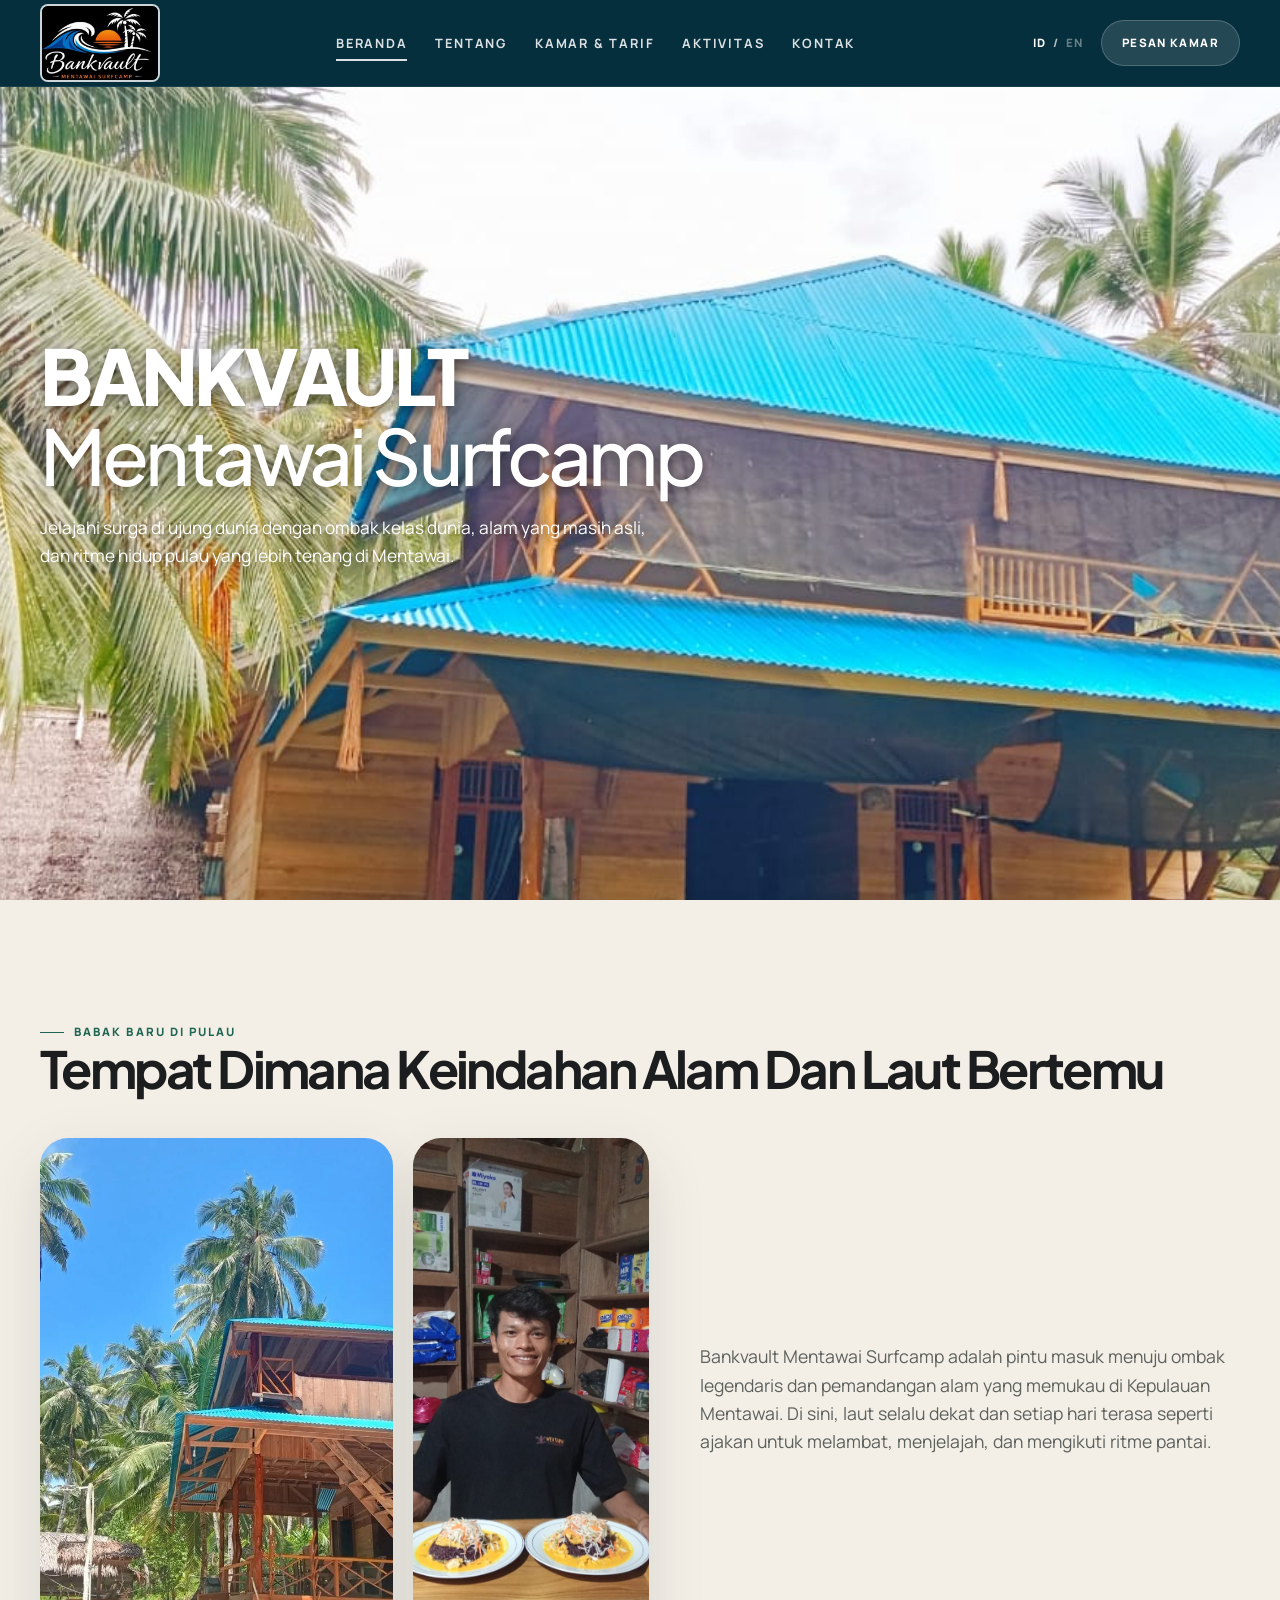
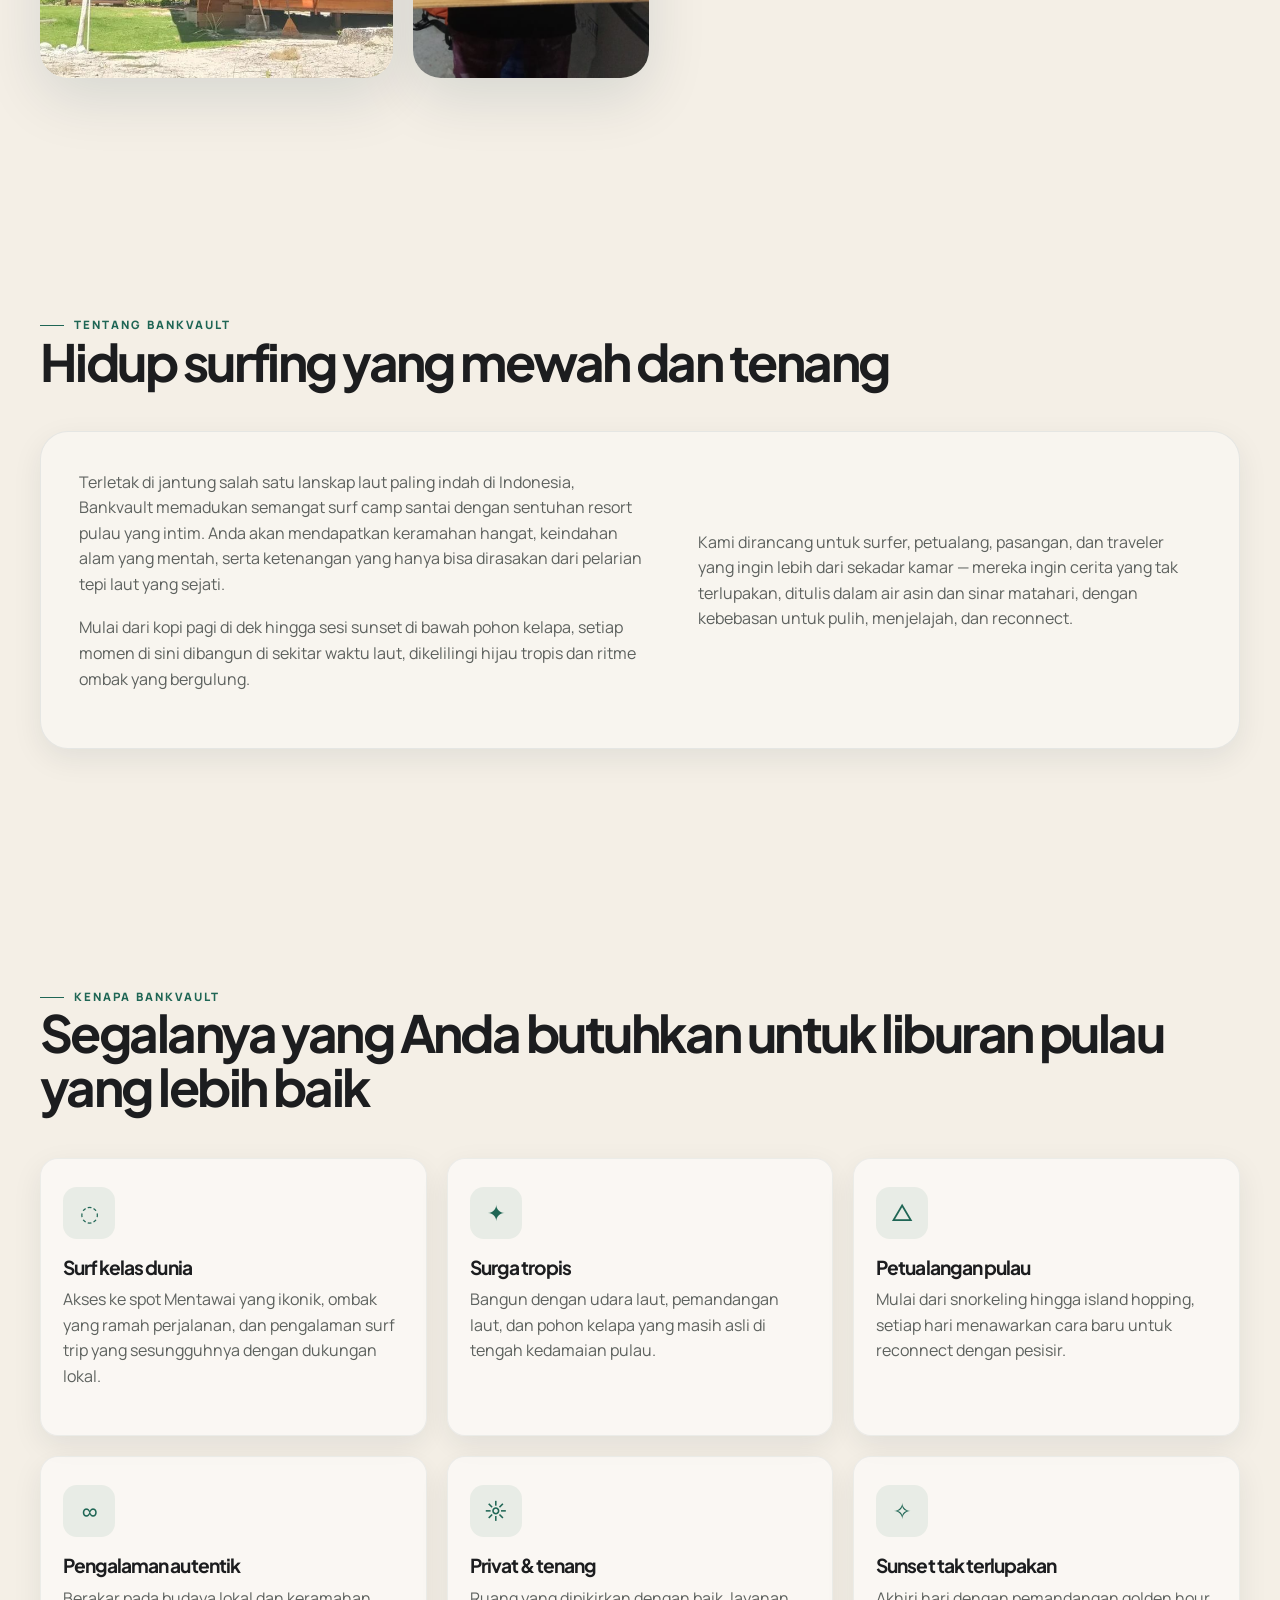
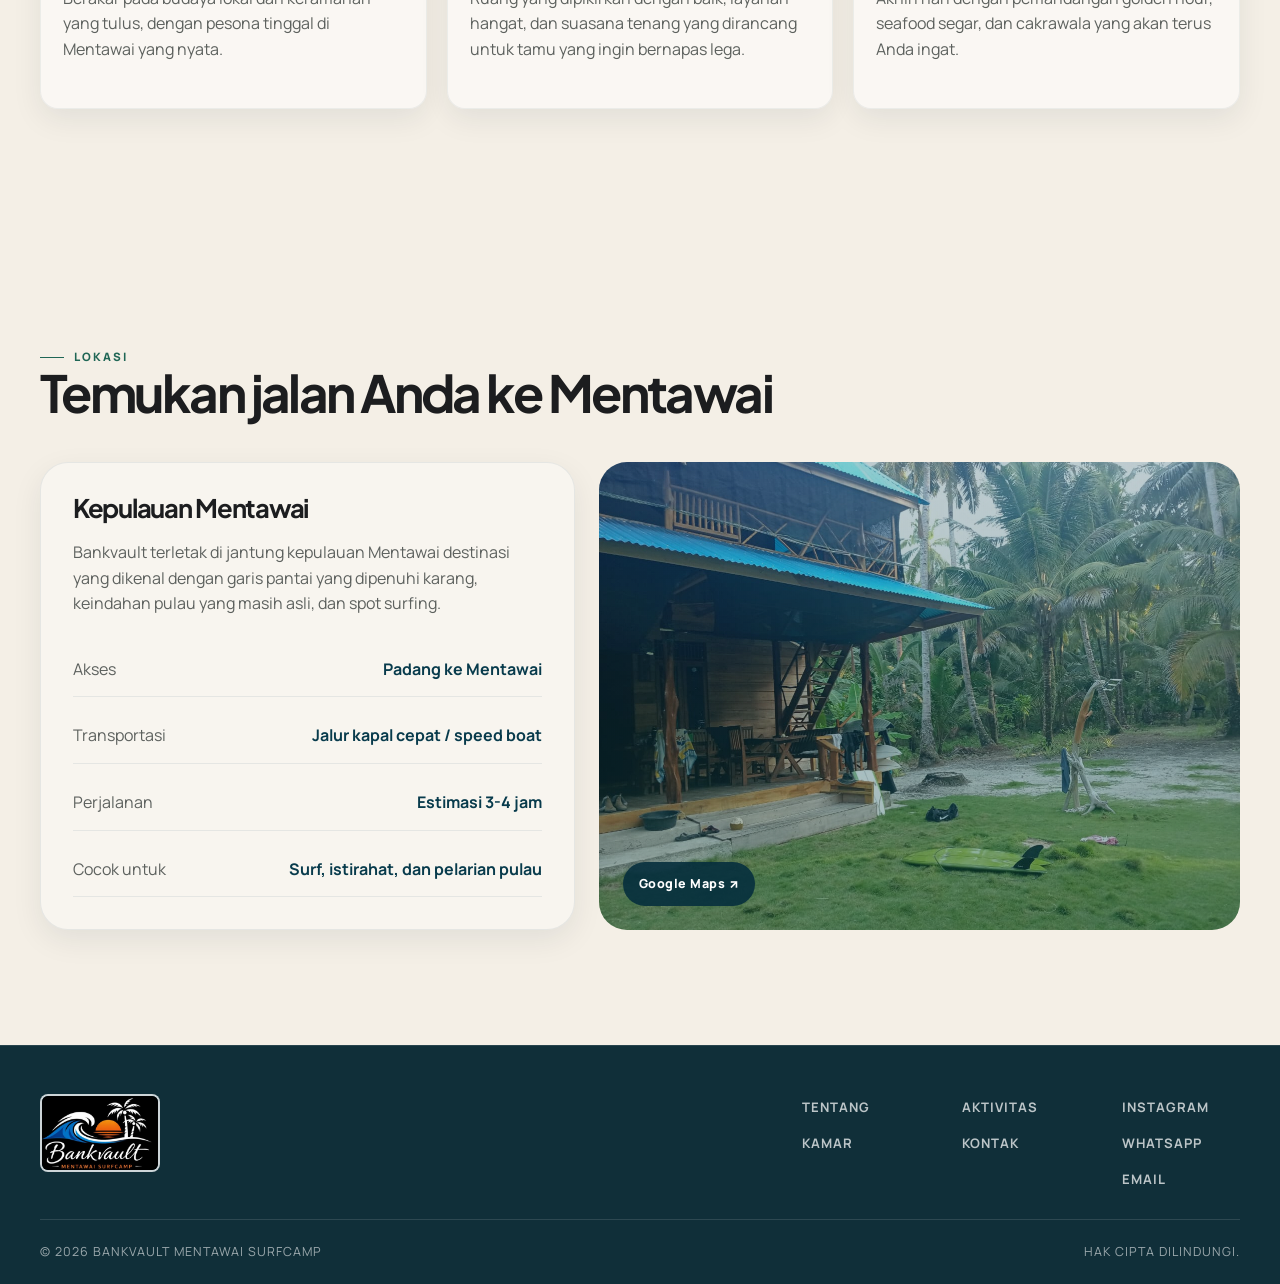
==== commit ff623b21: "huhu" ====
--- a/index.html
+++ b/index.html
@@ -1,262 +1,221 @@
-<!DOCTYPE html>
-<html lang="id">
-  <head>
-    <meta charset="UTF-8" />
-    <meta name="viewport" content="width=device-width, initial-scale=1.0" />
-<title>BANKVAULT Mentawai Surfcamp</title>
-<meta name="description" content="Nikmati keindahan Mentawai bersama Bankvault Mentawai Surfcamp. Temukan hidup tropis di pulau, surfing, akomodasi, dan petualangan yang tak terlupakan." />
-    <meta property="og:title" content="BANKVAULT Mentawai Surfcamp" />
-<meta property="og:description" content="Pelarian surf tropis premium di Kepulauan Mentawai." />
-    <meta property="og:type" content="website" />
-    <meta property="og:image" content="https://images.unsplash.com/photo-1507525428034-b723cf961d3e?auto=format&fit=crop&w=1200&q=80" />
-    <link rel="preconnect" href="https://fonts.googleapis.com" />
-    <link rel="preconnect" href="https://fonts.gstatic.com" crossorigin />
-    <link href="https://fonts.googleapis.com/css2?family=Inter:wght@400;500;600;700;800;900&family=Manrope:wght@400;500;600;700;800&family=Plus+Jakarta+Sans:wght@400;500;600;700;800&display=swap" rel="stylesheet" />
-    <link rel="icon" href="logo.jpeg" type="image/jpeg" />
-    <link rel="stylesheet" href="style.css" />
-  </head>
-  <body class="site-shell">
-    <div class="scroll-progress"><div class="scroll-progress-bar"></div></div>
-    <header class="topbar">
-      <nav class="navbar" aria-label="Main navigation">
-        <a class="brand" href="index.html" aria-label="Bankvault home">
-          <img class="brand-logo" src="logo.jpeg" alt="Bankvault Mentawai Surfcamp" />
-        </a>
-
-        <div class="nav-center">
-          <a class="nav-link active" href="index.html">Beranda</a>
-          <a class="nav-link" href="about.html">Tentang</a>
-          <a class="nav-link" href="rooms.html">Kamar &amp; Tarif</a>
-          <a class="nav-link" href="activities.html">Aktivitas</a>
-          <a class="nav-link" href="contact.html">Kontak</a>
-        </div>
-
-        <div class="nav-actions">
-          <div class="language-toggle" aria-label="Language selector">
-            <button type="button" data-language="id" aria-label="Gunakan Bahasa Indonesia">ID</button>
-            <span>/</span>
-            <button type="button" data-language="en" aria-label="Use English">EN</button>
-          </div>
-          <a class="nav-cta" href="contact.html">Pesan Kamar</a>
-        </div>
-
-      </nav>
-    </header>
-
-    <main class="site-main">
-      <section class="hero">
-        <div class="hero-media"></div>
-        <div class="hero-content">
-          <div class="hero-copy"></div>
-            <h1>
-              BANKVAULT
-              <span class="light">Mentawai Surfcamp</span>
-            </h1>
-            <p class="hero-sub">Jelajahi surga di ujung dunia dengan ombak kelas dunia, alam yang masih asli, dan ritme hidup pulau yang lebih tenang di Mentawai.</p>
-          </div>
-        </div>
-      </section>
-
-      <section id="intro" class="section reveal">
-        <div class="container">
-          <div class="section-intro">
-            <div>
-              <span class="eyebrow">Babak baru di pulau</span>
-              <h2>Tempat Dimana Keindahan Alam Dan Laut Bertemu</h2>
-            </div>
-          </div>
-
-          <div class="grid-2">
-            <div class="image-stack">
-              <div class="image-card">
-                <img src="dok9.jpeg" alt="Pemandangan resort Mentawai" loading="lazy" />
-              </div>
-              <div class="image-card">
-                <img src="dok11.jpeg" alt="Surfing di perairan tropis" loading="lazy" />
-              </div>
-            </div>
-
-            <div class="intro-copy">
-              <p class="lead">Bankvault Mentawai Surfcamp adalah pintu masuk menuju ombak legendaris dan pemandangan alam yang memukau di Kepulauan Mentawai. Di sini, laut selalu dekat dan setiap hari terasa seperti ajakan untuk melambat, menjelajah, dan mengikuti ritme pantai.</p>
-            </div>
-          </div>
-        </div>
-      </section>
-
-      <section class="section reveal">
-        <div class="container">
-          <div class="section-intro">
-            <div>
-              <span class="eyebrow">Tentang Bankvault</span>
-              <h2>Hidup surfing yang mewah dan tenang</h2>
-            </div>
-          </div>
-
-          <div class="about-panel">
-            <div class="grid-2">
-              <div>
-                <p>Terletak di jantung salah satu lanskap laut paling indah di Indonesia, Bankvault memadukan semangat surf camp santai dengan sentuhan resort pulau yang intim. Anda akan mendapatkan keramahan hangat, keindahan alam yang mentah, serta ketenangan yang hanya bisa dirasakan dari pelarian tepi laut yang sejati.</p>
-                <p>Mulai dari kopi pagi di dek hingga sesi sunset di bawah pohon kelapa, setiap momen di sini dibangun di sekitar waktu laut, dikelilingi hijau tropis dan ritme ombak yang bergulung.</p>
-              </div>
-              <div>
-                <p>Kami dirancang untuk surfer, petualang, pasangan, dan traveler yang ingin lebih dari sekadar kamar — mereka ingin cerita yang tak terlupakan, ditulis dalam air asin dan sinar matahari, dengan kebebasan untuk pulih, menjelajah, dan reconnect.</p>
-              </div>
-            </div>
-          </div>
-        </div>
-      </section>
-
-      <section class="section reveal">
-        <div class="container">
-          <div class="section-intro">
-            <div>
-              <span class="eyebrow">Kenapa Bankvault</span>
-              <h2>Segalanya yang Anda butuhkan untuk liburan pulau yang lebih baik</h2>
-            </div>
-          </div>
-
-          <div class="feature-grid">
-            <article class="feature-card">
-              <div class="feature-icon">◌</div>
-              <h3>Surf kelas dunia</h3>
-              <p>Akses ke spot Mentawai yang ikonik, ombak yang ramah perjalanan, dan pengalaman surf trip yang sesungguhnya dengan dukungan lokal.</p>
-            </article>
-            <article class="feature-card">
-              <div class="feature-icon">✦</div>
-              <h3>Surga tropis</h3>
-              <p>Bangun dengan udara laut, pemandangan laut, dan pohon kelapa yang masih asli di tengah kedamaian pulau.</p>
-            </article>
-            <article class="feature-card">
-              <div class="feature-icon">△</div>
-              <h3>Petualangan pulau</h3>
-              <p>Mulai dari snorkeling hingga island hopping, setiap hari menawarkan cara baru untuk reconnect dengan pesisir.</p>
-            </article>
-            <article class="feature-card">
-              <div class="feature-icon">∞</div>
-              <h3>Pengalaman autentik</h3>
-              <p>Berakar pada budaya lokal dan keramahan yang tulus, dengan pesona tinggal di Mentawai yang nyata.</p>
-            </article>
-            <article class="feature-card">
-              <div class="feature-icon">☼</div>
-              <h3>Privat &amp; tenang</h3>
-              <p>Ruang yang dipikirkan dengan baik, layanan hangat, dan suasana tenang yang dirancang untuk tamu yang ingin bernapas lega.</p>
-            </article>
-            <article class="feature-card">
-              <div class="feature-icon">✧</div>
-              <h3>Sunset tak terlupakan</h3>
-              <p>Akhiri hari dengan pemandangan golden hour, seafood segar, dan cakrawala yang akan terus Anda ingat.</p>
-            </article>
-          </div>
-        </div>
-      </section>
-
-      <section class="section reveal">
-        <div class="container">
-          <div class="section-intro">
-            <div>
-              <span class="eyebrow">Pengalaman</span>
-              <h2>Lebih dari sekadar trip surfing</h2>
-            </div>
-          </div>
-
-          <div class="focus-grid">
-            <article class="focus-card">
-              <span class="eyebrow">01</span>
-              <h3>Bangun di tepi laut</h3>
-              <p>Hirup udara pagi dan mulailah hari sebelum dunia benar-benar terbangun.</p>
-            </article>
-            <article class="focus-card">
-              <span class="eyebrow">02</span>
-              <h3>Naiki ombak yang sempurna</h3>
-              <p>Pilih ritme yang sesuai dengan level surfing Anda dan nikmati swell Mentawai yang asli.</p>
-            </article>
-            <article class="focus-card">
-              <span class="eyebrow">03</span>
-              <h3>Jelajahi pulau tersembunyi</h3>
-              <p>Pergi dari pesisir dan temukan teluk terpencil, jalur pulau, serta keajaiban karang.</p>
-            </article>
-            <article class="focus-card">
-              <span class="eyebrow">04</span>
-              <h3>Menikmati sunset</h3>
-              <p>Pemandangan golden hour dan koktail malam menjadi bagian dari cerita pulau Anda.</p>
-            </article>
-            <article class="focus-card">
-              <span class="eyebrow">05</span>
-              <h3>Melambat &amp; bernapas</h3>
-              <p>Tinggalkan kesibukan dan biarkan pulau menetapkan ritme yang lebih alami untuk hari-hari Anda.</p>
-            </article>
-            <article class="focus-card">
-              <span class="eyebrow">06</span>
-              <h3>Reconnect dengan alam</h3>
-              <p>Luangkan waktu dengan laut, hutan, dan kehangatan budaya Mentawai yang tulus.</p>
-            </article>
-          </div>
-        </div>
-      </section>
-
-      <section class="section reveal">
-        <div class="container">
-          <div class="section-intro">
-            <div>
-              <span class="eyebrow">Lokasi</span>
-              <h2>Temukan jalan Anda ke Mentawai</h2>
-            </div>
-          </div>
-
-          <div class="location-grid">
-            <div class="location-panel">
-              <h3>Kepulauan Mentawai</h3>
-              <p>Bankvault terletak di jantung kepulauan Mentawai destinasi yang dikenal dengan garis pantai yang dipenuhi karang, keindahan pulau yang masih asli, dan spot surfing.</p>
-              <div class="travel-list">
-                <div class="travel-item"><span>Akses</span><strong>Padang ke Mentawai</strong></div>
-                <div class="travel-item"><span>Transportasi</span><strong>Jalur kapal cepat / speed boat</strong></div>
-                <div class="travel-item"><span>Perjalanan</span><strong>Estimasi 3-4 jam</strong></div>
-                <div class="travel-item"><span>Cocok untuk</span><strong>Surf, istirahat, dan pelarian pulau</strong></div>
-              </div>
-            </div>
-            <a class="map-box" href="https://maps.app.goo.gl/mWwyZM4zw5EqwqJf8" target="_blank" rel="noopener noreferrer" aria-label="Buka lokasi Bankvault Mentawai Surfcamp di Google Maps">
-              <span class="map-link">Google Maps <span aria-hidden="true">↗</span></span>
-            </a>
-          </div>
-        </div>
-      </section>
-
-    </main>
-
-    <footer class="footer">
-      <div class="container">
-        <div class="footer-inner">
-          <div class="footer-brand">
-            <a class="brand" href="index.html">
-              <img class="brand-logo" src="logo.jpeg" alt="Bankvault Mentawai Surfcamp" />
-            </a>
-          </div>
-
-          <div class="footer-links">
-            <ul>
-              <li><a href="about.html">Tentang</a></li>
-              <li><a href="rooms.html">Kamar</a></li>
-            </ul>
-            <ul>
-              <li><a href="activities.html">Aktivitas</a></li>
-              <li><a href="contact.html">Kontak</a></li>
-            </ul>
-            <ul>
-              <li><a href="https://instagram.com/jhonsile" target="_blank" rel="noreferrer">Instagram</a></li>
-              <li><a href="https://wa.me/628216255125" target="_blank" rel="noreferrer">WhatsApp</a></li>
-              <li><a href="https://mail.google.com/mail/?view=cm&amp;fs=1&amp;to=bankvaultsurfcamp@gmail.com" target="_blank" rel="noreferrer">Email</a></li>
-            </ul>
-          </div>
-        </div>
-
-        <div class="footer-bottom">
-          <span>© 2026 BANKVAULT MENTAWAI SURFCAMP</span>
-          <span>Hak Cipta Dilindungi.</span>
-        </div>
-      </div>
-    </footer>
-
-    <script src="https://cdn.jsdelivr.net/npm/gsap@3.12.5/dist/gsap.min.js"></script>
-    <script src="script.js"></script>
-  </body>
-</html>
+<!DOCTYPE html>
+<html lang="id">
+  <head>
+    <meta charset="UTF-8" />
+    <meta name="viewport" content="width=device-width, initial-scale=1.0" />
+<title>BANKVAULT Mentawai Surfcamp</title>
+<meta name="description" content="Nikmati keindahan Mentawai bersama Bankvault Mentawai Surfcamp. Temukan hidup tropis di pulau, surfing, akomodasi, dan petualangan yang tak terlupakan." />
+    <meta property="og:title" content="BANKVAULT Mentawai Surfcamp" />
+<meta property="og:description" content="Pelarian surf tropis premium di Kepulauan Mentawai." />
+    <meta property="og:type" content="website" />
+    <meta property="og:image" content="https://images.unsplash.com/photo-1507525428034-b723cf961d3e?auto=format&fit=crop&w=1200&q=80" />
+    <link rel="preconnect" href="https://fonts.googleapis.com" />
+    <link rel="preconnect" href="https://fonts.gstatic.com" crossorigin />
+    <link href="https://fonts.googleapis.com/css2?family=Inter:wght@400;500;600;700;800;900&family=Manrope:wght@400;500;600;700;800&family=Plus+Jakarta+Sans:wght@400;500;600;700;800&display=swap" rel="stylesheet" />
+    <link rel="icon" href="logo.jpeg" type="image/jpeg" />
+    <link rel="stylesheet" href="style.css" />
+  </head>
+  <body class="site-shell">
+    <div class="scroll-progress"><div class="scroll-progress-bar"></div></div>
+    <header class="topbar">
+      <nav class="navbar" aria-label="Main navigation">
+        <a class="brand" href="index.html" aria-label="Bankvault home">
+          <img class="brand-logo" src="logo.jpeg" alt="Bankvault Mentawai Surfcamp" />
+        </a>
+        <button class="menu-toggle" type="button" aria-label="Buka menu" aria-expanded="false" aria-controls="site-navigation">
+          <span></span><span></span><span></span>
+        </button>
+
+        <div class="nav-center" id="site-navigation">
+          <a class="nav-link active" href="index.html">Beranda</a>
+          <a class="nav-link" href="about.html">Tentang</a>
+          <a class="nav-link" href="rooms.html">Kamar &amp; Tarif</a>
+          <a class="nav-link" href="activities.html">Aktivitas</a>
+          <a class="nav-link" href="contact.html">Kontak</a>
+        </div>
+
+        <div class="nav-actions">
+          <div class="language-toggle" aria-label="Language selector">
+            <button type="button" data-language="id" aria-label="Gunakan Bahasa Indonesia">ID</button>
+            <span>/</span>
+            <button type="button" data-language="en" aria-label="Use English">EN</button>
+          </div>
+          <a class="nav-cta" href="contact.html">Pesan Kamar</a>
+        </div>
+
+      </nav>
+    </header>
+
+    <main class="site-main">
+      <section class="hero">
+        <div class="hero-media"></div>
+        <div class="hero-content">
+          <div class="hero-copy">
+            <h1>
+              BANKVAULT
+              <span class="light">Mentawai Surfcamp</span>
+            </h1>
+            <p class="hero-sub">Jelajahi surga di ujung dunia dengan ombak kelas dunia, alam yang masih asli, dan ritme hidup pulau yang lebih tenang di Mentawai.</p>
+          </div>
+        </div>
+      </section>
+
+      <section id="intro" class="section reveal">
+        <div class="container">
+          <div class="section-intro">
+            <div>
+              <span class="eyebrow">Babak baru di pulau</span>
+              <h2>Tempat Dimana Keindahan Alam Dan Laut Bertemu</h2>
+            </div>
+          </div>
+
+          <div class="grid-2">
+            <div class="image-stack">
+              <div class="image-card">
+                <img src="dok9.jpeg" alt="Pemandangan resort Mentawai" loading="lazy" />
+              </div>
+              <div class="image-card">
+                <img src="dok11.jpeg" alt="Surfing di perairan tropis" loading="lazy" />
+              </div>
+            </div>
+
+            <div class="intro-copy">
+              <p class="lead">Bankvault Mentawai Surfcamp adalah pintu masuk menuju ombak legendaris dan pemandangan alam yang memukau di Kepulauan Mentawai. Di sini, laut selalu dekat dan setiap hari terasa seperti ajakan untuk melambat, menjelajah, dan mengikuti ritme pantai.</p>
+            </div>
+          </div>
+        </div>
+      </section>
+
+      <section class="section reveal">
+        <div class="container">
+          <div class="section-intro">
+            <div>
+              <span class="eyebrow">Tentang Bankvault</span>
+              <h2>Hidup surfing yang mewah dan tenang</h2>
+            </div>
+          </div>
+
+          <div class="about-panel">
+            <div class="grid-2">
+              <div>
+                <p>Terletak di jantung salah satu lanskap laut paling indah di Indonesia, Bankvault memadukan semangat surf camp santai dengan sentuhan resort pulau yang intim. Anda akan mendapatkan keramahan hangat, keindahan alam yang mentah, serta ketenangan yang hanya bisa dirasakan dari pelarian tepi laut yang sejati.</p>
+                <p>Mulai dari kopi pagi di dek hingga sesi sunset di bawah pohon kelapa, setiap momen di sini dibangun di sekitar waktu laut, dikelilingi hijau tropis dan ritme ombak yang bergulung.</p>
+              </div>
+              <div>
+                <p>Kami dirancang untuk surfer, petualang, pasangan, dan traveler yang ingin lebih dari sekadar kamar — mereka ingin cerita yang tak terlupakan, ditulis dalam air asin dan sinar matahari, dengan kebebasan untuk pulih, menjelajah, dan reconnect.</p>
+              </div>
+            </div>
+          </div>
+        </div>
+      </section>
+
+      <section class="section reveal">
+        <div class="container">
+          <div class="section-intro">
+            <div>
+              <span class="eyebrow">Kenapa Bankvault</span>
+              <h2>Segalanya yang Anda butuhkan untuk liburan pulau yang lebih baik</h2>
+            </div>
+          </div>
+
+          <div class="feature-grid">
+            <article class="feature-card">
+              <div class="feature-icon">◌</div>
+              <h3>Surf kelas dunia</h3>
+              <p>Akses ke spot Mentawai yang ikonik, ombak yang ramah perjalanan, dan pengalaman surf trip yang sesungguhnya dengan dukungan lokal.</p>
+            </article>
+            <article class="feature-card">
+              <div class="feature-icon">✦</div>
+              <h3>Surga tropis</h3>
+              <p>Bangun dengan udara laut, pemandangan laut, dan pohon kelapa yang masih asli di tengah kedamaian pulau.</p>
+            </article>
+            <article class="feature-card">
+              <div class="feature-icon">△</div>
+              <h3>Petualangan pulau</h3>
+              <p>Mulai dari snorkeling hingga island hopping, setiap hari menawarkan cara baru untuk reconnect dengan pesisir.</p>
+            </article>
+            <article class="feature-card">
+              <div class="feature-icon">∞</div>
+              <h3>Pengalaman autentik</h3>
+              <p>Berakar pada budaya lokal dan keramahan yang tulus, dengan pesona tinggal di Mentawai yang nyata.</p>
+            </article>
+            <article class="feature-card">
+              <div class="feature-icon">☼</div>
+              <h3>Privat &amp; tenang</h3>
+              <p>Ruang yang dipikirkan dengan baik, layanan hangat, dan suasana tenang yang dirancang untuk tamu yang ingin bernapas lega.</p>
+            </article>
+            <article class="feature-card">
+              <div class="feature-icon">✧</div>
+              <h3>Sunset tak terlupakan</h3>
+              <p>Akhiri hari dengan pemandangan golden hour, seafood segar, dan cakrawala yang akan terus Anda ingat.</p>
+            </article>
+          </div>
+        </div>
+      </section>
+
+      <section class="section reveal">
+        <div class="container">
+          <div class="section-intro">
+            <div>
+              <span class="eyebrow">Lokasi</span>
+              <h2>Temukan jalan Anda ke Mentawai</h2>
+            </div>
+          </div>
+
+          <div class="location-grid">
+            <div class="location-panel">
+              <h3>Kepulauan Mentawai</h3>
+              <p>Bankvault terletak di jantung kepulauan Mentawai destinasi yang dikenal dengan garis pantai yang dipenuhi karang, keindahan pulau yang masih asli, dan spot surfing.</p>
+              <div class="travel-list">
+                <div class="travel-item"><span>Akses</span><strong>Padang ke Mentawai</strong></div>
+                <div class="travel-item"><span>Transportasi</span><strong>Jalur kapal cepat / speed boat</strong></div>
+                <div class="travel-item"><span>Perjalanan</span><strong>Estimasi 3-4 jam</strong></div>
+                <div class="travel-item"><span>Cocok untuk</span><strong>Surf, istirahat, dan pelarian pulau</strong></div>
+              </div>
+            </div>
+            <a class="map-box" href="https://maps.app.goo.gl/mWwyZM4zw5EqwqJf8" target="_blank" rel="noopener noreferrer" aria-label="Buka lokasi Bankvault Mentawai Surfcamp di Google Maps">
+              <span class="map-link">Google Maps <span aria-hidden="true">↗</span></span>
+            </a>
+          </div>
+        </div>
+      </section>
+
+    </main>
+
+    <footer class="footer">
+      <div class="container">
+        <div class="footer-inner">
+          <div class="footer-brand">
+            <a class="brand" href="index.html">
+              <img class="brand-logo" src="logo.jpeg" alt="Bankvault Mentawai Surfcamp" />
+            </a>
+          </div>
+
+          <div class="footer-links">
+            <ul>
+              <li><a href="about.html">Tentang</a></li>
+              <li><a href="rooms.html">Kamar</a></li>
+            </ul>
+            <ul>
+              <li><a href="activities.html">Aktivitas</a></li>
+              <li><a href="contact.html">Kontak</a></li>
+            </ul>
+            <ul>
+              <li><a href="https://instagram.com/jhonsile" target="_blank" rel="noreferrer">Instagram</a></li>
+              <li><a href="https://wa.me/628216255125" target="_blank" rel="noreferrer">WhatsApp</a></li>
+              <li><a href="https://mail.google.com/mail/?view=cm&amp;fs=1&amp;to=bankvaultsurfcamp@gmail.com" target="_blank" rel="noreferrer">Email</a></li>
+            </ul>
+          </div>
+        </div>
+
+        <div class="footer-bottom">
+          <span>© 2026 BANKVAULT MENTAWAI SURFCAMP</span>
+          <span>Hak Cipta Dilindungi.</span>
+        </div>
+      </div>
+    </footer>
+
+    <script src="https://cdn.jsdelivr.net/npm/gsap@3.12.5/dist/gsap.min.js"></script>
+    <script src="script.js"></script>
+  </body>
+</html>
--- a/style.css
+++ b/style.css
@@ -1,1297 +1,1390 @@
-:root {
-  --bg: #f4efe6;
-  --bg-strong: #efe7da;
-  --surface: #ffffff;
-  --surface-soft: rgba(255,255,255,0.12);
-  --primary: #083b4c;
-  --header: #062f3d;
-  --footer: #102f39;
-  --primary-soft: #0d556f;
-  --secondary: #1f6655;
-  --secondary-soft: #2d7d68;
-  --accent: #d86a3b;
-  --accent-soft: #f0b18d;
-  --sand: #d9c7a1;
-  --ink: #1c1d1f;
-  --muted: #5d615e;
-  --line: rgba(8,59,76,0.12);
-  --shadow: 0 20px 60px rgba(8, 41, 58, 0.12);
-  --card-shadow: 0 10px 30px rgba(14, 39, 53, 0.08);
-  --radius-lg: 28px;
-  --radius-md: 18px;
-  --radius-sm: 12px;
-  --container: min(1200px, calc(100vw - 48px));
-  --nav-height: 86px;
-  --transition: 0.5s cubic-bezier(0.22, 1, 0.36, 1);
-}
-
-* { box-sizing: border-box; }
-html { scroll-behavior: smooth; }
-body {
-  margin: 0;
-  font-family: 'Manrope', 'Inter', sans-serif;
-  background: var(--bg);
-  color: var(--ink);
-  line-height: 1.6;
-  overflow-x: hidden;
-}
-img { max-width: 100%; display: block; }
-a { color: inherit; text-decoration: none; }
-button, input, select, textarea { font: inherit; }
-
-.container {
-  width: var(--container);
-  margin: 0 auto;
-}
-
-.section {
-  position: relative;
-  padding: clamp(80px, 9vw, 140px) 0;
-}
-
-.reveal,
-.feature-card,
-.room-card,
-.activity-card,
-.gallery-item,
-.testimonial-slider,
-.location-panel,
-.contact-panel,
-.booking-panel {
-  opacity: 0;
-  transform: translateY(28px);
-  transition: opacity 0.8s ease, transform 0.8s ease;
-}
-.reveal.is-visible,
-.feature-card.is-visible,
-.room-card.is-visible,
-.activity-card.is-visible,
-.gallery-item.is-visible,
-.testimonial-slider.is-visible,
-.location-panel.is-visible,
-.contact-panel.is-visible,
-.booking-panel.is-visible {
-  opacity: 1;
-  transform: translateY(0);
-}
-
-.eyebrow {
-  display: inline-flex;
-  align-items: center;
-  gap: 10px;
-  text-transform: uppercase;
-  letter-spacing: 0.18em;
-  font-size: 0.72rem;
-  color: var(--secondary);
-  font-weight: 800;
-}
-.eyebrow::before {
-  content: "";
-  width: 24px;
-  height: 1px;
-  background: currentColor;
-}
-
-.gap-2 { gap: 18px; }
-
-h1, h2, h3, h4 { margin: 0 0 18px; line-height: 1.05; font-family: 'Plus Jakarta Sans', 'Inter', sans-serif; letter-spacing: -0.05em; }
-h1 { font-size: clamp(3rem, 6vw, 6.1rem); font-weight: 800; }
-h2 { font-size: clamp(2.3rem, 4vw, 4rem); }
-h3 { font-size: clamp(1.5rem, 2vw, 2.4rem); }
-p { margin: 0 0 18px; color: var(--muted); }
-
-.lead {
-  font-size: 1.1rem;
-  max-width: 620px;
-}
-
-.site-shell {
-  position: relative;
-  background: var(--bg);
-}
-
-.site-shell::before {
-  content: "";
-  position: fixed;
-  inset: 0;
-  background: radial-gradient(circle at top left, rgba(14, 96, 105, 0.08), transparent 38%);
-  pointer-events: none;
-  z-index: 0;
-}
-
-.topbar {
-  position: fixed;
-  inset: 0 0 auto 0;
-  z-index: 40;
-  background: var(--header);
-  border-bottom: 1px solid rgba(255,255,255,0.08);
-  transition: background var(--transition), border-color var(--transition), box-shadow var(--transition), backdrop-filter var(--transition);
-}
-.topbar.nav-scrolled {
-  background: var(--header);
-  box-shadow: 0 12px 36px rgba(4, 25, 32, 0.22);
-  border-bottom-color: rgba(255,255,255,0.1);
-}
-.topbar.nav-scrolled .nav-link,
-.topbar.nav-scrolled .nav-cta {
-  color: white;
-}
-
-.navbar {
-  width: var(--container);
-  margin: 0 auto;
-  height: var(--nav-height);
-  display: flex;
-  align-items: center;
-  justify-content: space-between;
-}
-
-.brand {
-  display: inline-flex;
-  align-items: center;
-  font-weight: 800;
-  letter-spacing: 0.08em;
-  text-transform: uppercase;
-  color: white;
-  transition: color var(--transition);
-}
-.nav-scrolled .brand { color: white; }
-.brand-logo {
-  width: 120px;
-  height: 78px;
-  padding: 0;
-  object-fit: fill;
-  border: 2px solid rgba(255,255,255,0.8);
-  border-radius: 8px;
-  background: var(--header);
-}
-
-.nav-center {
-  display: flex;
-  align-items: center;
-  gap: 28px;
-}
-.nav-link {
-  color: rgba(255,255,255,0.86);
-  font-size: 0.8rem;
-  letter-spacing: 0.14em;
-  text-transform: uppercase;
-  font-weight: 700;
-  position: relative;
-  transition: color var(--transition);
-}
-.nav-link::after {
-  content: "";
-  position: absolute;
-  left: 0;
-  bottom: -8px;
-  width: 100%;
-  height: 2px;
-  background: currentColor;
-  transform: scaleX(0);
-  transform-origin: left;
-  transition: transform 0.35s ease;
-}
-.nav-link:hover::after,
-.nav-link.active::after { transform: scaleX(1); }
-
-.nav-actions {
-  display: flex;
-  align-items: center;
-  gap: 16px;
-}
-.language-toggle {
-  display: inline-flex;
-  align-items: center;
-  gap: 5px;
-  color: rgba(255,255,255,0.7);
-  font-size: 0.72rem;
-  font-weight: 800;
-  letter-spacing: 0.08em;
-}
-.language-toggle button {
-  padding: 5px 2px;
-  border: 0;
-  background: transparent;
-  color: inherit;
-  cursor: pointer;
-  font-size: inherit;
-  font-weight: inherit;
-  letter-spacing: inherit;
-  transition: color 0.2s ease, opacity 0.2s ease;
-}
-.language-toggle button:hover,
-.language-toggle button.active {
-  color: #fff;
-}
-.language-toggle button:not(.active) {
-  opacity: 0.55;
-}
-.nav-cta {
-  display: inline-flex;
-  align-items: center;
-  justify-content: center;
-  min-height: 46px;
-  padding: 0 20px;
-  border-radius: 999px;
-  background: rgba(255,255,255,0.12);
-  border: 1px solid rgba(255,255,255,0.2);
-  color: white;
-  font-size: 0.72rem;
-  letter-spacing: 0.12em;
-  text-transform: uppercase;
-  font-weight: 800;
-  transition: transform var(--transition), background var(--transition), border-color var(--transition), color var(--transition), box-shadow var(--transition);
-}
-.nav-scrolled .nav-cta {
-  background: var(--primary);
-  border-color: transparent;
-  color: white;
-  box-shadow: 0 10px 24px rgba(8,59,76,0.18);
-}
-.nav-cta:hover,
-.btn:hover,
-.button:hover {
-  transform: translateY(-2px);
-}
-
-.site-main {
-  position: relative;
-  z-index: 1;
-  animation: pageEnter 0.8s cubic-bezier(0.22, 1, 0.36, 1) both;
-}
-
-.footer {
-  animation: pageEnter 0.8s 0.12s cubic-bezier(0.22, 1, 0.36, 1) both;
-}
-
-@keyframes pageEnter {
-  from {
-    opacity: 0;
-    transform: translateY(18px);
-  }
-  to {
-    opacity: 1;
-    transform: translateY(0);
-  }
-}
-
-.hero {
-  position: relative;
-  min-height: 100vh;
-  display: grid;
-  place-items: center;
-  overflow: hidden;
-  background: linear-gradient(180deg, rgba(8,59,76,0.26), rgba(8,59,76,0.5)), url('dok13.jpeg');
-}
-.hero::before {
-  content: "";
-  position: absolute;
-  inset: 0;
-  background: linear-gradient(180deg, rgba(8,59,76,0.15), rgba(8,59,76,0.58));
-}
-.hero-media {
-  position: absolute;
-  inset: -10% -5%;
-  background: url('dok13.jpeg') center/cover no-repeat;
-  transform: scale(1.08);
-  animation: slowZoom 18s ease-in-out alternate infinite;
-}
-@keyframes slowZoom {
-  0% { transform: scale(1.05); }
-  100% { transform: scale(1.13); }
-}
-.hero-content {
-  position: relative;
-  z-index: 1;
-  width: var(--container);
-  padding-top: 2rem;
-  color: #fff;
-  text-shadow: 0 3px 14px rgba(0, 0, 0, 0.55);
-}
-.hero-copy {
-  max-width: 720px;
-}
-.kicker {
-  display: inline-block;
-  margin-bottom: 18px;
-  padding: 10px 16px;
-  font-size: 0.7rem;
-  letter-spacing: 0.22em;
-  text-transform: uppercase;
-  border: 1px solid rgba(255,255,255,0.2);
-  border-radius: 999px;
-  background: rgba(255,255,255,0.04);
-  backdrop-filter: blur(6px);
-}
-.hero h1 {
-  margin-bottom: 18px;
-}
-.hero h1 .light {
-  display: block;
-  font-weight: 500;
-  opacity: 1;
-}
-.hero-sub {
-  max-width: 620px;
-  margin-bottom: 28px;
-  color: #fff;
-  font-size: 1.08rem;
-}
-.hero-actions {
-  display: flex;
-  align-items: center;
-  gap: 18px;
-  flex-wrap: wrap;
-  margin-bottom: 40px;
-}
-.btn,
-.button {
-  display: inline-flex;
-  align-items: center;
-  justify-content: center;
-  gap: 10px;
-  min-height: 54px;
-  padding: 0 24px;
-  border-radius: 999px;
-  font-size: 0.72rem;
-  letter-spacing: 0.12em;
-  text-transform: uppercase;
-  font-weight: 800;
-  transition: transform var(--transition), background var(--transition), color var(--transition), border-color var(--transition), box-shadow var(--transition);
-  cursor: pointer;
-}
-.btn-primary,
-.button-primary {
-  background: linear-gradient(135deg, var(--primary) 0%, var(--secondary) 100%);
-  color: white;
-  text-shadow: none;
-  box-shadow: 0 20px 40px rgba(8,59,76,0.2);
-}
-.btn-secondary,
-.button-secondary {
-  background: transparent;
-  color: white;
-  border: 1px solid rgba(255,255,255,0.3);
-}
-.btn .arrow,
-.button .arrow {
-  display: inline-block;
-  transition: transform 0.35s ease;
-}
-.btn:hover .arrow,
-.button:hover .arrow { transform: translateX(4px); }
-
-.hero-scroll {
-  display: inline-flex;
-  align-items: center;
-  gap: 14px;
-  color: rgba(255,255,255,0.72);
-  letter-spacing: 0.18em;
-  text-transform: uppercase;
-  font-size: 0.7rem;
-  font-weight: 700;
-}
-.hero-scroll .scroll-line {
-  width: 1px;
-  height: 52px;
-  background: rgba(255,255,255,0.38);
-  position: relative;
-  overflow: hidden;
-}
-.hero-scroll .scroll-line::after {
-  content: "";
-  position: absolute;
-  left: 0;
-  top: -100%;
-  width: 100%;
-  height: 100%;
-  background: linear-gradient(180deg, transparent, rgba(255,255,255,0.9), transparent);
-  animation: scrollPulse 1.8s ease-in-out infinite;
-}
-@keyframes scrollPulse {
-  0% { transform: translateY(0); }
-  100% { transform: translateY(200%); }
-}
-
-.section-intro {
-  display: flex;
-  align-items: end;
-  justify-content: space-between;
-  gap: 30px;
-  margin-bottom: 42px;
-}
-.section-intro h2 { margin-bottom: 0; }
-
-.grid-2 {
-  display: grid;
-  grid-template-columns: 1.06fr 0.94fr;
-  gap: clamp(24px, 4vw, 56px);
-  align-items: center;
-}
-
-.image-card {
-  position: relative;
-  overflow: hidden;
-  border-radius: var(--radius-lg);
-  box-shadow: var(--shadow);
-}
-.image-card img {
-  width: 100%;
-  height: 100%;
-  object-fit: cover;
-  transition: transform 0.8s ease;
-}
-.image-card:hover img { transform: scale(1.05); }
-.image-stack {
-  display: grid;
-  grid-template-columns: 1.2fr 0.8fr;
-  gap: 20px;
-}
-.image-stack .image-card:nth-child(1) { min-height: 540px; }
-.image-stack .image-card:nth-child(2) { min-height: 480px; }
-
-.intro-copy {
-  padding: 18px 0;
-}
-.metric-row {
-  display: grid;
-  grid-template-columns: repeat(3, minmax(0,1fr));
-  margin-top: 28px;
-  gap: 18px;
-}
-.metric {
-  padding-top: 18px;
-  border-top: 1px solid var(--line);
-}
-.metric strong {
-  display: block;
-  font-size: clamp(1.8rem, 4vw, 3rem);
-  line-height: 1;
-  font-family: 'Plus Jakarta Sans', 'Inter', sans-serif;
-  color: var(--primary);
-}
-.metric span {
-  display: block;
-  margin-top: 8px;
-  font-size: 0.78rem;
-  line-height: 1.5;
-  letter-spacing: 0.12em;
-  text-transform: uppercase;
-  color: var(--muted);
-}
-
-.about-panel,
-.location-panel,
-.booking-panel {
-  background: rgba(255,255,255,0.38);
-  border: 1px solid rgba(8,59,76,0.08);
-  border-radius: var(--radius-lg);
-  box-shadow: var(--card-shadow);
-}
-
-.about-panel {
-  padding: clamp(22px, 3vw, 38px);
-}
-.about-panel p + p { margin-top: 14px; }
-
-.feature-grid {
-  display: grid;
-  grid-template-columns: repeat(3, minmax(0,1fr));
-  gap: 20px;
-  margin-top: 44px;
-}
-.feature-card {
-  padding: 28px 22px;
-  background: rgba(255,255,255,0.5);
-  border: 1px solid rgba(8,59,76,0.06);
-  border-radius: var(--radius-md);
-  box-shadow: var(--card-shadow);
-  transition: transform 0.3s ease, box-shadow 0.3s ease;
-}
-.feature-card:hover {
-  transform: translateY(-6px);
-  box-shadow: 0 20px 40px rgba(8,59,76,0.08);
-}
-.feature-icon {
-  width: 52px;
-  height: 52px;
-  display: grid;
-  place-items: center;
-  margin-bottom: 18px;
-  border-radius: 14px;
-  background: rgba(31, 102, 85, 0.08);
-  color: var(--secondary);
-  font-size: 1.4rem;
-}
-.feature-card h3 {
-  margin-bottom: 10px;
-  font-size: 1.2rem;
-}
-
-.surf-feature {
-  position: relative;
-  overflow: hidden;
-  border-radius: var(--radius-lg);
-  min-height: 620px;
-  background: linear-gradient(180deg, rgba(8,59,76,0.1), rgba(8,59,76,0.4)), url('https://images.unsplash.com/photo-1502680390469-be75c86b636f?auto=format&fit=crop&w=1600&q=80') center/cover no-repeat;
-}
-.surf-overlay {
-  position: absolute;
-  inset: auto 0 0 0;
-  padding: clamp(28px,3vw,42px);
-  color: white;
-}
-.stat-grid {
-  display: grid;
-  grid-template-columns: repeat(3, minmax(0,1fr));
-  gap: 20px;
-  margin-top: 26px;
-}
-.stat-box {
-  padding: 20px 18px;
-  background: rgba(255,255,255,0.08);
-  backdrop-filter: blur(10px);
-  border: 1px solid rgba(255,255,255,0.06);
-  border-radius: 16px;
-}
-.stat-box strong {
-  display: block;
-  font-size: clamp(1.8rem, 2vw, 2.7rem);
-  font-family: 'Plus Jakarta Sans', 'Inter', sans-serif;
-  color: white;
-}
-.stat-box span {
-  display: block;
-  font-size: 0.76rem;
-  letter-spacing: 0.12em;
-  text-transform: uppercase;
-  color: rgba(255,255,255,0.7);
-}
-
-.rooms-grid,
-.activity-grid,
-.gallery-grid,
-.testimonial-grid {
-  display: grid;
-  gap: 24px;
-}
-.rooms-grid {
-  grid-template-columns: repeat(3, minmax(0,1fr));
-}
-.room-card {
-  background: rgba(255,255,255,0.5);
-  border: 1px solid rgba(8,59,76,0.08);
-  border-radius: var(--radius-lg);
-  overflow: hidden;
-  box-shadow: var(--card-shadow);
-  transition: transform 0.35s ease, box-shadow 0.35s ease;
-}
-.room-card:hover {
-  transform: translateY(-8px);
-  box-shadow: 0 24px 46px rgba(8,59,76,0.1);
-}
-.room-image {
-  height: 260px;
-  overflow: hidden;
-}
-.room-image img {
-  width: 100%;
-  height: 100%;
-  object-fit: cover;
-  transition: transform 0.8s ease;
-}
-.package-card .room-image {
-  height: 390px;
-  background: #f7f7f5;
-}
-.package-card .room-image img {
-  object-fit: contain;
-}
-.package-card:hover .room-image img { transform: scale(1.02); }
-.room-card:hover .room-image img { transform: scale(1.06); }
-.room-content {
-  padding: 22px;
-}
-.room-content p {
-  margin-bottom: 16px;
-}
-.room-meta {
-  display: flex;
-  justify-content: space-between;
-  align-items: center;
-  margin-bottom: 18px;
-}
-.room-badge {
-  font-size: 0.72rem;
-  letter-spacing: 0.14em;
-  text-transform: uppercase;
-  color: var(--secondary);
-  background: rgba(31, 102, 85, 0.08);
-  padding: 8px 10px;
-  border-radius: 999px;
-  font-weight: 800;
-}
-.room-price {
-  display: flex;
-  flex-direction: column;
-  align-items: flex-end;
-  gap: 2px;
-}
-.price-label {
-  font-size: 0.7rem;
-  text-transform: uppercase;
-  letter-spacing: 0.1em;
-  color: var(--muted);
-}
-.price-value {
-  font-family: 'Plus Jakarta Sans', 'Inter', sans-serif;
-  font-weight: 800;
-  letter-spacing: -0.04em;
-  color: var(--primary);
-  font-size: 1.4rem;
-}
-.room-features {
-  display: flex;
-  flex-wrap: wrap;
-  gap: 8px;
-  margin-bottom: 20px;
-}
-.room-features span {
-  padding: 8px 10px;
-  border-radius: 999px;
-  background: rgba(8,59,76,0.04);
-  color: var(--muted);
-  font-size: 0.72rem;
-  border: 1px solid rgba(8,59,76,0.05);
-}
-.price-toggle {
-  display: inline-flex;
-  gap: 6px;
-  background: rgba(8,59,76,0.06);
-  border-radius: 999px;
-  padding: 6px;
-  margin-bottom: 22px;
-}
-.price-toggle button {
-  border: none;
-  background: transparent;
-  color: var(--muted);
-  letter-spacing: 0.08em;
-  text-transform: uppercase;
-  font-weight: 800;
-  font-size: 0.68rem;
-  padding: 10px 14px;
-  border-radius: 999px;
-  cursor: pointer;
-}
-.price-toggle button.active {
-  background: var(--primary);
-  color: white;
-}
-
-.activity-grid {
-  grid-template-columns: repeat(4, minmax(0,1fr));
-}
-.activity-card {
-  position: relative;
-  min-height: 360px;
-  overflow: hidden;
-  border-radius: var(--radius-lg);
-  box-shadow: var(--card-shadow);
-}
-.activity-card img {
-  width: 100%;
-  height: 100%;
-  object-fit: cover;
-  transition: transform 0.7s ease;
-}
-.activity-card:hover img { transform: scale(1.08); }
-.activity-content {
-  position: absolute;
-  inset: auto 0 0 0;
-  padding: 24px;
-  background: linear-gradient(180deg, transparent, rgba(8,59,76,0.7));
-  color: white;
-}
-.activity-content h3 {
-  margin: 0;
-  font-size: 1.1rem;
-}
-.activity-arrow {
-  display: inline-flex;
-  width: 32px;
-  height: 32px;
-  border-radius: 50%;
-  background: rgba(255,255,255,0.15);
-  align-items: center;
-  justify-content: center;
-  transition: transform 0.35s ease;
-}
-.activity-card:hover .activity-arrow { transform: translateX(6px); }
-
-.gallery-grid {
-  grid-template-columns: repeat(12, minmax(0,1fr));
-  grid-auto-rows: 180px;
-}
-.gallery-item {
-  grid-column: span 4;
-  position: relative;
-  overflow: hidden;
-  border-radius: 22px;
-  cursor: pointer;
-  box-shadow: var(--card-shadow);
-}
-.gallery-item.tall { grid-row: span 2; }
-.gallery-item.wide { grid-column: span 8; }
-.gallery-item img {
-  width: 100%;
-  height: 100%;
-  object-fit: cover;
-  transition: transform 0.75s ease, filter 0.35s ease;
-}
-.gallery-item:hover img { transform: scale(1.06); }
-.gallery-item::after {
-  content: "";
-  position: absolute;
-  inset: 0;
-  background: linear-gradient(180deg, rgba(8,59,76,0.1), rgba(8,59,76,0.5));
-}
-.gallery-filters {
-  display: flex;
-  flex-wrap: wrap;
-  gap: 10px;
-  margin: 0 0 28px;
-}
-.filter-button {
-  border: 1px solid rgba(8,59,76,0.12);
-  background: rgba(255,255,255,0.4);
-  color: var(--primary);
-  text-transform: uppercase;
-  letter-spacing: 0.12em;
-  font-size: 0.68rem;
-  font-weight: 800;
-  min-height: 44px;
-  padding: 0 16px;
-  border-radius: 999px;
-  cursor: pointer;
-}
-.filter-button.active {
-  background: var(--primary);
-  color: white;
-  border-color: transparent;
-}
-
-.lightbox {
-  position: fixed;
-  inset: 0;
-  background: rgba(8, 20, 28, 0.82);
-  display: grid;
-  place-items: center;
-  z-index: 90;
-  opacity: 0;
-  visibility: hidden;
-  transition: opacity 0.35s ease, visibility 0.35s ease;
-}
-.lightbox.open {
-  opacity: 1;
-  visibility: visible;
-}
-.lightbox-inner {
-  position: relative;
-  width: min(80vw, 960px);
-}
-.lightbox-inner img {
-  width: 100%;
-  max-height: 76vh;
-  object-fit: cover;
-  border-radius: 24px;
-  box-shadow: 0 30px 80px rgba(0,0,0,0.32);
-}
-.lightbox-close,
-.lightbox-prev,
-.lightbox-next {
-  position: absolute;
-  width: 48px;
-  height: 48px;
-  border: 1px solid rgba(255,255,255,0.18);
-  border-radius: 50%;
-  background: rgba(255,255,255,0.08);
-  color: white;
-  display: grid;
-  place-items: center;
-  cursor: pointer;
-}
-.lightbox-close { top: -18px; right: -18px; }
-.lightbox-prev { left: -18px; top: 50%; transform: translateY(-50%); }
-.lightbox-next { right: -18px; top: 50%; transform: translateY(-50%); }
-
-.testimonial-slider {
-  position: relative;
-  overflow: hidden;
-  background: rgba(255,255,255,0.42);
-  border-radius: var(--radius-lg);
-  border: 1px solid rgba(8,59,76,0.08);
-  box-shadow: var(--card-shadow);
-}
-.testimonial-track {
-  display: flex;
-  transition: transform 0.6s ease;
-}
-.testimonial-slide {
-  min-width: 100%;
-  padding: clamp(28px, 3vw, 46px);
-}
-.testimonial-rating {
-  color: #f4b333;
-  letter-spacing: 0.18em;
-  font-size: 0.82rem;
-  margin-bottom: 12px;
-}
-.testimonial-quote {
-  font-size: clamp(1.3rem, 2.5vw, 2.3rem);
-  line-height: 1.3;
-  color: var(--primary);
-  font-family: 'Plus Jakarta Sans', 'Inter', sans-serif;
-  letter-spacing: -0.04em;
-}
-.testimonial-meta {
-  display: flex;
-  align-items: center;
-  gap: 16px;
-  margin-top: 24px;
-}
-.testimonial-meta img {
-  width: 52px;
-  height: 52px;
-  border-radius: 50%;
-  object-fit: cover;
-}
-.slider-controls {
-  display: flex;
-  justify-content: flex-end;
-  gap: 10px;
-  margin-top: 18px;
-}
-.slider-button {
-  width: 46px;
-  height: 46px;
-  border-radius: 50%;
-  border: 1px solid rgba(8,59,76,0.11);
-  background: rgba(255,255,255,0.7);
-  cursor: pointer;
-}
-
-.location-grid {
-  display: grid;
-  grid-template-columns: 1fr 1.2fr;
-  gap: 24px;
-}
-.location-panel {
-  padding: clamp(22px, 3vw, 32px);
-}
-.map-box {
-  min-height: 420px;
-  background: linear-gradient(180deg, rgba(8,59,76,0.2), rgba(31,102,85,0.2)), url('dok4.jpeg') center/cover no-repeat;
-  border-radius: var(--radius-lg);
-  position: relative;
-  overflow: hidden;
-  display: block;
-  cursor: pointer;
-}
-.map-box::before {
-  content: "";
-  position: absolute;
-  inset: 0;
-  background: linear-gradient(180deg, rgba(8,59,76,0.08), rgba(8,59,76,0.25));
-}
-.map-link {
-  position: absolute;
-  z-index: 1;
-  left: 24px;
-  bottom: 24px;
-  padding: 12px 16px;
-  border-radius: 999px;
-  background: rgba(6,47,61,0.9);
-  color: #fff;
-  font-size: 0.78rem;
-  font-weight: 800;
-  letter-spacing: 0.04em;
-}
-.travel-list {
-  display: grid;
-  gap: 12px;
-  margin-top: 26px;
-}
-.travel-item {
-  display: flex;
-  justify-content: space-between;
-  gap: 18px;
-  padding: 14px 0;
-  border-bottom: 1px solid rgba(8,59,76,0.08);
-}
-.travel-item span:first-child {
-  color: var(--muted);
-}
-.travel-item strong {
-  text-align: right;
-  color: var(--primary);
-}
-
-.booking-callout {
-  background: linear-gradient(135deg, var(--primary), var(--secondary));
-  color: white;
-  border-radius: var(--radius-lg);
-  padding: clamp(24px, 3vw, 38px);
-  box-shadow: var(--shadow);
-}
-.booking-callout p { color: rgba(255,255,255,0.78); }
-.booking-callout .btn { margin-top: 10px; }
-
-.contact-shell {
-  display: grid;
-  grid-template-columns: 0.9fr 1.1fr;
-  gap: 28px;
-}
-.contact-shell-full {
-  display: block;
-}
-.contact-full-block {
-  background: rgba(255,255,255,0.52);
-  border: 1px solid rgba(8,59,76,0.08);
-  border-radius: var(--radius-lg);
-  box-shadow: var(--card-shadow);
-  padding: clamp(28px, 4vw, 42px);
-}
-.contact-full-block h2 {
-  margin-bottom: 12px;
-}
-.contact-full-block p {
-  max-width: 680px;
-  margin-bottom: 0;
-}
-.contact-panel,
-.booking-panel {
-  padding: clamp(24px,3vw,36px);
-}
-.contact-links {
-  display: grid;
-  gap: 20px;
-  margin-top: 24px;
-}
-.contact-links-full {
-  grid-template-columns: repeat(2, minmax(0, 1fr));
-}
-.contact-item {
-  display: flex;
-  gap: 14px;
-  align-items: center;
-  padding: 16px 18px;
-  border-radius: 16px;
-  background: rgba(8,59,76,0.04);
-  transition: transform 0.25s ease, box-shadow 0.25s ease;
-}
-.contact-item:hover {
-  transform: translateY(-3px);
-  box-shadow: 0 12px 26px rgba(8,59,76,0.08);
-}
-.contact-icon {
-  width: 42px;
-  height: 42px;
-  display: grid;
-  place-items: center;
-  border-radius: 12px;
-  background: rgba(31,98,85,0.1);
-  color: var(--secondary);
-}
-.form-grid {
-  display: grid;
-  grid-template-columns: repeat(2, minmax(0,1fr));
-  gap: 18px;
-}
-.form-grid .full-span { grid-column: 1 / -1; }
-.field {
-  display: flex;
-  flex-direction: column;
-  gap: 8px;
-  font-size: 0.8rem;
-  font-weight: 700;
-  letter-spacing: 0.08em;
-  text-transform: uppercase;
-  color: var(--primary);
-}
-.field input,
-.field select,
-.field textarea {
-  width: 100%;
-  min-height: 54px;
-  border-radius: 14px;
-  border: 1px solid rgba(8,59,76,0.12);
-  background: rgba(255,255,255,0.7);
-  padding: 16px 18px;
-  color: var(--ink);
-}
-.field textarea {
-  min-height: 140px;
-  resize: vertical;
-}
-
-.footer {
-  padding: 48px 0 22px;
-  background: var(--footer);
-  border-top: 1px solid rgba(255,255,255,0.1);
-}
-.footer-inner {
-  display: flex;
-  justify-content: space-between;
-  align-items: flex-start;
-  gap: 24px;
-  padding-bottom: 28px;
-}
-.footer-brand {
-  flex: 0 0 160px;
-  max-width: 160px;
-}
-.footer-brand .brand { color: white; }
-.footer-brand p { color: rgba(255,255,255,0.68); }
-.footer-links {
-  display: flex;
-  gap: 42px;
-  align-items: flex-start;
-  justify-content: flex-end;
-  flex: 1;
-  flex-wrap: wrap;
-}
-.footer-links ul {
-  list-style: none;
-  padding: 0;
-  margin: 0;
-  min-width: 118px;
-  display: grid;
-  gap: 10px;
-}
-.footer-links a {
-  color: rgba(255,255,255,0.72);
-  font-size: 0.82rem;
-  letter-spacing: 0.08em;
-  text-transform: uppercase;
-  font-weight: 700;
-}
-.footer-bottom {
-  display: flex;
-  justify-content: space-between;
-  align-items: center;
-  gap: 20px;
-  padding-top: 22px;
-  border-top: 1px solid rgba(255,255,255,0.12);
-  font-size: 0.78rem;
-  color: rgba(255,255,255,0.58);
-  letter-spacing: 0.08em;
-  text-transform: uppercase;
-}
-
-.page-hero {
-  position: relative;
-  min-height: 70vh;
-  display: flex;
-  align-items: end;
-  padding-top: 120px;
-  background: linear-gradient(180deg, rgba(8,59,76,0.3), rgba(8,59,76,0.56)), url('dok8.jpeg') center/cover no-repeat;
-}
-.page-hero-about {
-  background-image: linear-gradient(180deg, rgba(8,59,76,0.2), rgba(8,59,76,0.68)), url('dok9.jpeg');
-  background-position: center;
-  background-size: cover;
-}
-.page-hero-rooms {
-  background-image: linear-gradient(180deg, rgba(8,59,76,0.16), rgba(8,59,76,0.7)), url('dok3.jpeg');
-  background-position: center 42%;
-  background-size: cover;
-}
-.page-hero-contact {
-  background-image: linear-gradient(180deg, rgba(8,59,76,0.18), rgba(8,59,76,0.62)), url('dok12.jpeg');
-  background-position: center;
-  background-size: cover;
-}
-.page-hero .container { position: relative; z-index: 1; padding-bottom: 56px; }
-.page-hero h1 {
-  color: white;
-  margin-bottom: 16px;
-}
-.page-hero p {
-  color: rgba(255,255,255,0.8);
-  max-width: 620px;
-  font-size: 1.06rem;
-}
-
-.masonry-layout {
-  display: grid;
-  grid-template-columns: repeat(3, minmax(0,1fr));
-  gap: 24px;
-}
-.masonry-item {
-  display: flex;
-  flex-direction: column;
-  overflow: hidden;
-  border-radius: var(--radius-lg);
-  min-height: 360px;
-  background: var(--surface);
-  box-shadow: var(--card-shadow);
-}
-.masonry-item img {
-  width: 100%;
-  height: 250px;
-  object-fit: cover;
-  transition: transform 0.8s ease;
-}
-.masonry-item:hover img { transform: scale(1.06); }
-.masonry-item .activity-content {
-  position: static;
-  padding: 22px;
-  margin-top: auto;
-  background: var(--surface);
-  color: var(--primary);
-}
-.masonry-item .activity-content h3 { color: var(--primary); }
-
-.section-video {
-  padding-top: 0;
-}
-.activity-video-grid {
-  display: grid;
-  grid-template-columns: repeat(3, minmax(0, 1fr));
-  gap: 24px;
-  margin-top: 36px;
-}
-.activity-video-card {
-  overflow: hidden;
-  border-radius: var(--radius-lg);
-  background: var(--surface);
-  box-shadow: var(--card-shadow);
-}
-.activity-video-card video {
-  display: block;
-  width: 100%;
-  aspect-ratio: 16 / 10;
-  background: var(--primary);
-  object-fit: cover;
-}
-.activity-video-content {
-  display: flex;
-  align-items: baseline;
-  gap: 14px;
-  padding: 20px 22px 22px;
-}
-.activity-video-content span {
-  color: var(--accent);
-  font-size: 0.72rem;
-  font-weight: 800;
-  letter-spacing: 0.14em;
-}
-.activity-video-content h3 {
-  margin: 0;
-  color: var(--primary);
-  font-size: 1.15rem;
-}
-
-.page-section {
-  padding-top: clamp(70px, 7vw, 110px);
-}
-
-.focus-grid {
-  display: grid;
-  grid-template-columns: repeat(3, minmax(0,1fr));
-  gap: 24px;
-}
-.focus-card {
-  background: rgba(255,255,255,0.42);
-  border: 1px solid rgba(8,59,76,0.07);
-  border-radius: var(--radius-lg);
-  padding: 28px 22px;
-}
-
-.scroll-progress {
-  position: fixed;
-  inset: 0 0 auto 0;
-  height: 3px;
-  background: rgba(8,59,76,0.06);
-  z-index: 90;
-}
-.scroll-progress-bar {
-  width: 0;
-  height: 100%;
-  background: linear-gradient(90deg, var(--secondary), var(--accent));
-}
-
-.hidden { display: none !important; }
-
-@media (max-width: 1024px) {
-  .nav-center { display: none; }
-  .nav-actions .nav-cta {
-    display: inline-flex;
-    min-height: 42px;
-    padding: 0 14px;
-    font-size: 0.64rem;
-  }
-  .grid-2,
-  .location-grid,
-  .contact-shell,
-  .feature-grid,
-  .focus-grid {
-    grid-template-columns: 1fr;
-  }
-  .rooms-grid,
-  .activity-grid,
-  .activity-video-grid {
-    grid-template-columns: repeat(2, minmax(0,1fr));
-  }
-  .image-stack { grid-template-columns: 1fr; }
-  .metric-row,
-  .stat-grid { grid-template-columns: repeat(2, minmax(0,1fr)); }
-}
-
-@media (max-width: 720px) {
-  :root { --container: min(100vw - 28px, 1000px); }
-  .nav-actions { gap: 8px; }
-  .language-toggle { font-size: 0.65rem; }
-  .nav-actions .nav-cta { padding: 0 11px; font-size: 0.58rem; }
-  .hero { min-height: 92vh; }
-  .hero-content { padding-top: 3rem; }
-  .hero-actions { flex-direction: column; align-items: flex-start; }
-  .hero-sub { font-size: 1rem; }
-  .section-intro { flex-direction: column; align-items: flex-start; }
-  .metric-row,
-  .stat-grid,
-  .gallery-grid,
-  .form-grid,
-  .rooms-grid,
-  .activity-grid,
-  .activity-video-grid { grid-template-columns: 1fr; }
-  .gallery-item,
-  .gallery-item.wide,
-  .gallery-item.tall { grid-column: span 12; grid-row: span 1; }
-  .footer-inner,
-  .footer-bottom {
-    flex-direction: column;
-  }
-  .footer-inner {
-    gap: 28px;
-  }
-  .footer-brand {
-    flex-basis: auto;
-  }
-  .footer-links {
-    width: 100%;
-    justify-content: flex-start;
-    gap: 28px;
-  }
-  .footer-bottom {
-    align-items: flex-start;
-  }
-  .site-main,
-  .footer {
-    animation: none;
-  }
-  .page-hero { min-height: 58vh; }
-  .brand-logo { width: 100px; height: 65px; }
-}
+:root {
+  --bg: #f4efe6;
+  --bg-strong: #efe7da;
+  --surface: #ffffff;
+  --surface-soft: rgba(255,255,255,0.12);
+  --primary: #083b4c;
+  --header: #062f3d;
+  --footer: #102f39;
+  --primary-soft: #0d556f;
+  --secondary: #1f6655;
+  --secondary-soft: #2d7d68;
+  --accent: #d86a3b;
+  --accent-soft: #f0b18d;
+  --sand: #d9c7a1;
+  --ink: #1c1d1f;
+  --muted: #5d615e;
+  --line: rgba(8,59,76,0.12);
+  --shadow: 0 20px 60px rgba(8, 41, 58, 0.12);
+  --card-shadow: 0 10px 30px rgba(14, 39, 53, 0.08);
+  --radius-lg: 28px;
+  --radius-md: 18px;
+  --radius-sm: 12px;
+  --container: min(1200px, calc(100vw - 48px));
+  --nav-height: 86px;
+  --transition: 0.5s cubic-bezier(0.22, 1, 0.36, 1);
+}
+
+* { box-sizing: border-box; }
+html { scroll-behavior: smooth; }
+body {
+  margin: 0;
+  font-family: 'Manrope', 'Inter', sans-serif;
+  background: var(--bg);
+  color: var(--ink);
+  line-height: 1.6;
+  overflow-x: hidden;
+}
+img { max-width: 100%; display: block; }
+a { color: inherit; text-decoration: none; }
+button, input, select, textarea { font: inherit; }
+
+.container {
+  width: var(--container);
+  margin: 0 auto;
+}
+
+.section {
+  position: relative;
+  padding: clamp(80px, 9vw, 140px) 0;
+}
+
+.reveal,
+.feature-card,
+.room-card,
+.activity-card,
+.gallery-item,
+.testimonial-slider,
+.location-panel,
+.contact-panel,
+.booking-panel {
+  opacity: 0;
+  transform: translateY(28px);
+  transition: opacity 0.8s ease, transform 0.8s ease;
+}
+.reveal.is-visible,
+.feature-card.is-visible,
+.room-card.is-visible,
+.activity-card.is-visible,
+.gallery-item.is-visible,
+.testimonial-slider.is-visible,
+.location-panel.is-visible,
+.contact-panel.is-visible,
+.booking-panel.is-visible {
+  opacity: 1;
+  transform: translateY(0);
+}
+
+.eyebrow {
+  display: inline-flex;
+  align-items: center;
+  gap: 10px;
+  text-transform: uppercase;
+  letter-spacing: 0.18em;
+  font-size: 0.72rem;
+  color: var(--secondary);
+  font-weight: 800;
+}
+.eyebrow::before {
+  content: "";
+  width: 24px;
+  height: 1px;
+  background: currentColor;
+}
+
+.gap-2 { gap: 18px; }
+
+h1, h2, h3, h4 { margin: 0 0 18px; line-height: 1.05; font-family: 'Plus Jakarta Sans', 'Inter', sans-serif; letter-spacing: -0.05em; }
+h1 { font-size: clamp(3rem, 6vw, 6.1rem); font-weight: 800; }
+h2 { font-size: clamp(2.3rem, 4vw, 4rem); }
+h3 { font-size: clamp(1.5rem, 2vw, 2.4rem); }
+p { margin: 0 0 18px; color: var(--muted); }
+
+.lead {
+  font-size: 1.1rem;
+  max-width: 620px;
+}
+
+.site-shell {
+  position: relative;
+  background: var(--bg);
+}
+
+.site-shell::before {
+  content: "";
+  position: fixed;
+  inset: 0;
+  background: radial-gradient(circle at top left, rgba(14, 96, 105, 0.08), transparent 38%);
+  pointer-events: none;
+  z-index: 0;
+}
+
+.topbar {
+  position: fixed;
+  inset: 0 0 auto 0;
+  z-index: 40;
+  background: var(--header);
+  border-bottom: 1px solid rgba(255,255,255,0.08);
+  transition: background var(--transition), border-color var(--transition), box-shadow var(--transition), backdrop-filter var(--transition);
+}
+.topbar.nav-scrolled {
+  background: var(--header);
+  box-shadow: 0 12px 36px rgba(4, 25, 32, 0.22);
+  border-bottom-color: rgba(255,255,255,0.1);
+}
+.topbar.nav-scrolled .nav-link,
+.topbar.nav-scrolled .nav-cta {
+  color: white;
+}
+
+.navbar {
+  width: var(--container);
+  margin: 0 auto;
+  height: var(--nav-height);
+  display: flex;
+  align-items: center;
+  justify-content: space-between;
+}
+
+.brand {
+  display: inline-flex;
+  align-items: center;
+  font-weight: 800;
+  letter-spacing: 0.08em;
+  text-transform: uppercase;
+  color: white;
+  transition: color var(--transition);
+}
+.nav-scrolled .brand { color: white; }
+.brand-logo {
+  width: 120px;
+  height: 78px;
+  padding: 0;
+  object-fit: fill;
+  border: 2px solid rgba(255,255,255,0.8);
+  border-radius: 8px;
+  background: var(--header);
+}
+
+.nav-center {
+  display: flex;
+  align-items: center;
+  gap: 28px;
+}
+.menu-toggle { display: none; }
+.nav-link {
+  color: rgba(255,255,255,0.86);
+  font-size: 0.8rem;
+  letter-spacing: 0.14em;
+  text-transform: uppercase;
+  font-weight: 700;
+  position: relative;
+  transition: color var(--transition);
+}
+.nav-link::after {
+  content: "";
+  position: absolute;
+  left: 0;
+  bottom: -8px;
+  width: 100%;
+  height: 2px;
+  background: currentColor;
+  transform: scaleX(0);
+  transform-origin: left;
+  transition: transform 0.35s ease;
+}
+.nav-link:hover::after,
+.nav-link.active::after { transform: scaleX(1); }
+
+.nav-actions {
+  display: flex;
+  align-items: center;
+  gap: 16px;
+}
+.language-toggle {
+  display: inline-flex;
+  align-items: center;
+  gap: 5px;
+  color: rgba(255,255,255,0.7);
+  font-size: 0.72rem;
+  font-weight: 800;
+  letter-spacing: 0.08em;
+}
+.language-toggle button {
+  padding: 5px 2px;
+  border: 0;
+  background: transparent;
+  color: inherit;
+  cursor: pointer;
+  font-size: inherit;
+  font-weight: inherit;
+  letter-spacing: inherit;
+  transition: color 0.2s ease, opacity 0.2s ease;
+}
+.language-toggle button:hover,
+.language-toggle button.active {
+  color: #fff;
+}
+.language-toggle button:not(.active) {
+  opacity: 0.55;
+}
+.nav-cta {
+  display: inline-flex;
+  align-items: center;
+  justify-content: center;
+  min-height: 46px;
+  padding: 0 20px;
+  border-radius: 999px;
+  background: rgba(255,255,255,0.12);
+  border: 1px solid rgba(255,255,255,0.2);
+  color: white;
+  font-size: 0.72rem;
+  letter-spacing: 0.12em;
+  text-transform: uppercase;
+  font-weight: 800;
+  transition: transform var(--transition), background var(--transition), border-color var(--transition), color var(--transition), box-shadow var(--transition);
+}
+.nav-scrolled .nav-cta {
+  background: var(--primary);
+  border-color: transparent;
+  color: white;
+  box-shadow: 0 10px 24px rgba(8,59,76,0.18);
+}
+.nav-cta:hover,
+.btn:hover,
+.button:hover {
+  transform: translateY(-2px);
+}
+
+.site-main {
+  position: relative;
+  z-index: 1;
+  animation: pageEnter 0.8s cubic-bezier(0.22, 1, 0.36, 1) both;
+}
+
+.footer {
+  animation: pageEnter 0.8s 0.12s cubic-bezier(0.22, 1, 0.36, 1) both;
+}
+
+@keyframes pageEnter {
+  from {
+    opacity: 0;
+    transform: translateY(18px);
+  }
+  to {
+    opacity: 1;
+    transform: translateY(0);
+  }
+}
+
+.hero {
+  position: relative;
+  min-height: 100vh;
+  display: grid;
+  place-items: center;
+  overflow: hidden;
+  background: linear-gradient(180deg, rgba(8,59,76,0.26), rgba(8,59,76,0.5)), url('dok13.jpeg');
+}
+.hero::before {
+  content: "";
+  position: absolute;
+  inset: 0;
+  background: linear-gradient(180deg, rgba(8,59,76,0.15), rgba(8,59,76,0.58));
+}
+.hero-media {
+  position: absolute;
+  inset: -10% -5%;
+  background: url('dok13.jpeg') center/cover no-repeat;
+  transform: scale(1.08);
+  animation: slowZoom 18s ease-in-out alternate infinite;
+}
+@keyframes slowZoom {
+  0% { transform: scale(1.05); }
+  100% { transform: scale(1.13); }
+}
+.hero-content {
+  position: relative;
+  z-index: 1;
+  width: var(--container);
+  padding-top: 2rem;
+  color: #fff;
+  text-shadow: 0 3px 14px rgba(0, 0, 0, 0.55);
+}
+.hero-copy {
+  max-width: 720px;
+}
+.kicker {
+  display: inline-block;
+  margin-bottom: 18px;
+  padding: 10px 16px;
+  font-size: 0.7rem;
+  letter-spacing: 0.22em;
+  text-transform: uppercase;
+  border: 1px solid rgba(255,255,255,0.2);
+  border-radius: 999px;
+  background: rgba(255,255,255,0.04);
+  backdrop-filter: blur(6px);
+}
+.hero h1 {
+  margin-bottom: 18px;
+}
+.hero h1 .light {
+  display: block;
+  font-weight: 500;
+  opacity: 1;
+}
+.hero-sub {
+  max-width: 620px;
+  margin-bottom: 28px;
+  color: #fff;
+  font-size: 1.08rem;
+}
+.hero-actions {
+  display: flex;
+  align-items: center;
+  gap: 18px;
+  flex-wrap: wrap;
+  margin-bottom: 40px;
+}
+.btn,
+.button {
+  display: inline-flex;
+  align-items: center;
+  justify-content: center;
+  gap: 10px;
+  min-height: 54px;
+  padding: 0 24px;
+  border-radius: 999px;
+  font-size: 0.72rem;
+  letter-spacing: 0.12em;
+  text-transform: uppercase;
+  font-weight: 800;
+  transition: transform var(--transition), background var(--transition), color var(--transition), border-color var(--transition), box-shadow var(--transition);
+  cursor: pointer;
+}
+.btn-primary,
+.button-primary {
+  background: linear-gradient(135deg, var(--primary) 0%, var(--secondary) 100%);
+  color: white;
+  text-shadow: none;
+  box-shadow: 0 20px 40px rgba(8,59,76,0.2);
+}
+.btn-secondary,
+.button-secondary {
+  background: transparent;
+  color: white;
+  border: 1px solid rgba(255,255,255,0.3);
+}
+.btn .arrow,
+.button .arrow {
+  display: inline-block;
+  transition: transform 0.35s ease;
+}
+.btn:hover .arrow,
+.button:hover .arrow { transform: translateX(4px); }
+
+.hero-scroll {
+  display: inline-flex;
+  align-items: center;
+  gap: 14px;
+  color: rgba(255,255,255,0.72);
+  letter-spacing: 0.18em;
+  text-transform: uppercase;
+  font-size: 0.7rem;
+  font-weight: 700;
+}
+.hero-scroll .scroll-line {
+  width: 1px;
+  height: 52px;
+  background: rgba(255,255,255,0.38);
+  position: relative;
+  overflow: hidden;
+}
+.hero-scroll .scroll-line::after {
+  content: "";
+  position: absolute;
+  left: 0;
+  top: -100%;
+  width: 100%;
+  height: 100%;
+  background: linear-gradient(180deg, transparent, rgba(255,255,255,0.9), transparent);
+  animation: scrollPulse 1.8s ease-in-out infinite;
+}
+@keyframes scrollPulse {
+  0% { transform: translateY(0); }
+  100% { transform: translateY(200%); }
+}
+
+.section-intro {
+  display: flex;
+  align-items: end;
+  justify-content: space-between;
+  gap: 30px;
+  margin-bottom: 42px;
+}
+.section-intro h2 { margin-bottom: 0; }
+
+.grid-2 {
+  display: grid;
+  grid-template-columns: 1.06fr 0.94fr;
+  gap: clamp(24px, 4vw, 56px);
+  align-items: center;
+}
+
+.image-card {
+  position: relative;
+  overflow: hidden;
+  border-radius: var(--radius-lg);
+  box-shadow: var(--shadow);
+}
+.image-card img {
+  width: 100%;
+  height: 100%;
+  object-fit: cover;
+  transition: transform 0.8s ease;
+}
+.image-card:hover img { transform: scale(1.05); }
+.image-stack {
+  display: grid;
+  grid-template-columns: 1.2fr 0.8fr;
+  gap: 20px;
+}
+.image-stack .image-card:nth-child(1) { min-height: 540px; }
+.image-stack .image-card:nth-child(2) { min-height: 480px; }
+
+.intro-copy {
+  padding: 18px 0;
+}
+.metric-row {
+  display: grid;
+  grid-template-columns: repeat(3, minmax(0,1fr));
+  margin-top: 28px;
+  gap: 18px;
+}
+.metric {
+  padding-top: 18px;
+  border-top: 1px solid var(--line);
+}
+.metric strong {
+  display: block;
+  font-size: clamp(1.8rem, 4vw, 3rem);
+  line-height: 1;
+  font-family: 'Plus Jakarta Sans', 'Inter', sans-serif;
+  color: var(--primary);
+}
+.metric span {
+  display: block;
+  margin-top: 8px;
+  font-size: 0.78rem;
+  line-height: 1.5;
+  letter-spacing: 0.12em;
+  text-transform: uppercase;
+  color: var(--muted);
+}
+
+.about-panel,
+.location-panel,
+.booking-panel {
+  background: rgba(255,255,255,0.38);
+  border: 1px solid rgba(8,59,76,0.08);
+  border-radius: var(--radius-lg);
+  box-shadow: var(--card-shadow);
+}
+
+.about-panel {
+  padding: clamp(22px, 3vw, 38px);
+}
+.about-panel p + p { margin-top: 14px; }
+
+.feature-grid {
+  display: grid;
+  grid-template-columns: repeat(3, minmax(0,1fr));
+  gap: 20px;
+  margin-top: 44px;
+}
+.feature-card {
+  padding: 28px 22px;
+  background: rgba(255,255,255,0.5);
+  border: 1px solid rgba(8,59,76,0.06);
+  border-radius: var(--radius-md);
+  box-shadow: var(--card-shadow);
+  transition: transform 0.3s ease, box-shadow 0.3s ease;
+}
+.feature-card:hover {
+  transform: translateY(-6px);
+  box-shadow: 0 20px 40px rgba(8,59,76,0.08);
+}
+.feature-icon {
+  width: 52px;
+  height: 52px;
+  display: grid;
+  place-items: center;
+  margin-bottom: 18px;
+  border-radius: 14px;
+  background: rgba(31, 102, 85, 0.08);
+  color: var(--secondary);
+  font-size: 1.4rem;
+}
+.feature-card h3 {
+  margin-bottom: 10px;
+  font-size: 1.2rem;
+}
+
+.surf-feature {
+  position: relative;
+  overflow: hidden;
+  border-radius: var(--radius-lg);
+  min-height: 620px;
+  background: linear-gradient(180deg, rgba(8,59,76,0.1), rgba(8,59,76,0.4)), url('https://images.unsplash.com/photo-1502680390469-be75c86b636f?auto=format&fit=crop&w=1600&q=80') center/cover no-repeat;
+}
+.surf-overlay {
+  position: absolute;
+  inset: auto 0 0 0;
+  padding: clamp(28px,3vw,42px);
+  color: white;
+}
+.stat-grid {
+  display: grid;
+  grid-template-columns: repeat(3, minmax(0,1fr));
+  gap: 20px;
+  margin-top: 26px;
+}
+.stat-box {
+  padding: 20px 18px;
+  background: rgba(255,255,255,0.08);
+  backdrop-filter: blur(10px);
+  border: 1px solid rgba(255,255,255,0.06);
+  border-radius: 16px;
+}
+.stat-box strong {
+  display: block;
+  font-size: clamp(1.8rem, 2vw, 2.7rem);
+  font-family: 'Plus Jakarta Sans', 'Inter', sans-serif;
+  color: white;
+}
+.stat-box span {
+  display: block;
+  font-size: 0.76rem;
+  letter-spacing: 0.12em;
+  text-transform: uppercase;
+  color: rgba(255,255,255,0.7);
+}
+
+.rooms-grid,
+.activity-grid,
+.gallery-grid,
+.testimonial-grid {
+  display: grid;
+  gap: 24px;
+}
+.rooms-grid {
+  grid-template-columns: repeat(3, minmax(0,1fr));
+}
+.room-card {
+  background: rgba(255,255,255,0.5);
+  border: 1px solid rgba(8,59,76,0.08);
+  border-radius: var(--radius-lg);
+  overflow: hidden;
+  box-shadow: var(--card-shadow);
+  transition: transform 0.35s ease, box-shadow 0.35s ease;
+}
+.room-card:hover {
+  transform: translateY(-8px);
+  box-shadow: 0 24px 46px rgba(8,59,76,0.1);
+}
+.room-image {
+  height: 260px;
+  overflow: hidden;
+}
+.room-image img {
+  width: 100%;
+  height: 100%;
+  object-fit: cover;
+  transition: transform 0.8s ease;
+}
+.package-card .room-image {
+  height: 390px;
+  background: #f7f7f5;
+}
+.package-card .room-image img {
+  object-fit: contain;
+}
+.package-card:hover .room-image img { transform: scale(1.02); }
+.room-card:hover .room-image img { transform: scale(1.06); }
+.room-content {
+  padding: 22px;
+}
+.room-content p {
+  margin-bottom: 16px;
+}
+.room-meta {
+  display: flex;
+  justify-content: space-between;
+  align-items: center;
+  margin-bottom: 18px;
+}
+.room-badge {
+  font-size: 0.72rem;
+  letter-spacing: 0.14em;
+  text-transform: uppercase;
+  color: var(--secondary);
+  background: rgba(31, 102, 85, 0.08);
+  padding: 8px 10px;
+  border-radius: 999px;
+  font-weight: 800;
+}
+.room-price {
+  display: flex;
+  flex-direction: column;
+  align-items: flex-end;
+  gap: 2px;
+}
+.price-label {
+  font-size: 0.7rem;
+  text-transform: uppercase;
+  letter-spacing: 0.1em;
+  color: var(--muted);
+}
+.price-value {
+  font-family: 'Plus Jakarta Sans', 'Inter', sans-serif;
+  font-weight: 800;
+  letter-spacing: -0.04em;
+  color: var(--primary);
+  font-size: 1.4rem;
+}
+.room-features {
+  display: flex;
+  flex-wrap: wrap;
+  gap: 8px;
+  margin-bottom: 20px;
+}
+.room-features span {
+  padding: 8px 10px;
+  border-radius: 999px;
+  background: rgba(8,59,76,0.04);
+  color: var(--muted);
+  font-size: 0.72rem;
+  border: 1px solid rgba(8,59,76,0.05);
+}
+.price-toggle {
+  display: inline-flex;
+  gap: 6px;
+  background: rgba(8,59,76,0.06);
+  border-radius: 999px;
+  padding: 6px;
+  margin-bottom: 22px;
+}
+.price-toggle button {
+  border: none;
+  background: transparent;
+  color: var(--muted);
+  letter-spacing: 0.08em;
+  text-transform: uppercase;
+  font-weight: 800;
+  font-size: 0.68rem;
+  padding: 10px 14px;
+  border-radius: 999px;
+  cursor: pointer;
+}
+.price-toggle button.active {
+  background: var(--primary);
+  color: white;
+}
+
+.activity-grid {
+  grid-template-columns: repeat(4, minmax(0,1fr));
+}
+.activity-card {
+  position: relative;
+  min-height: 360px;
+  overflow: hidden;
+  border-radius: var(--radius-lg);
+  box-shadow: var(--card-shadow);
+}
+.activity-card img {
+  width: 100%;
+  height: 100%;
+  object-fit: cover;
+  transition: transform 0.7s ease;
+}
+.activity-card:hover img { transform: scale(1.08); }
+.activity-content {
+  position: absolute;
+  inset: auto 0 0 0;
+  padding: 24px;
+  background: linear-gradient(180deg, transparent, rgba(8,59,76,0.7));
+  color: white;
+}
+.activity-content h3 {
+  margin: 0;
+  font-size: 1.1rem;
+}
+.activity-arrow {
+  display: inline-flex;
+  width: 32px;
+  height: 32px;
+  border-radius: 50%;
+  background: rgba(255,255,255,0.15);
+  align-items: center;
+  justify-content: center;
+  transition: transform 0.35s ease;
+}
+.activity-card:hover .activity-arrow { transform: translateX(6px); }
+
+.gallery-grid {
+  grid-template-columns: repeat(12, minmax(0,1fr));
+  grid-auto-rows: 180px;
+}
+.gallery-item {
+  grid-column: span 4;
+  position: relative;
+  overflow: hidden;
+  border-radius: 22px;
+  cursor: pointer;
+  box-shadow: var(--card-shadow);
+}
+.gallery-item.tall { grid-row: span 2; }
+.gallery-item.wide { grid-column: span 8; }
+.gallery-item img {
+  width: 100%;
+  height: 100%;
+  object-fit: cover;
+  transition: transform 0.75s ease, filter 0.35s ease;
+}
+.gallery-item:hover img { transform: scale(1.06); }
+.gallery-item::after {
+  content: "";
+  position: absolute;
+  inset: 0;
+  background: linear-gradient(180deg, rgba(8,59,76,0.1), rgba(8,59,76,0.5));
+}
+.gallery-filters {
+  display: flex;
+  flex-wrap: wrap;
+  gap: 10px;
+  margin: 0 0 28px;
+}
+.filter-button {
+  border: 1px solid rgba(8,59,76,0.12);
+  background: rgba(255,255,255,0.4);
+  color: var(--primary);
+  text-transform: uppercase;
+  letter-spacing: 0.12em;
+  font-size: 0.68rem;
+  font-weight: 800;
+  min-height: 44px;
+  padding: 0 16px;
+  border-radius: 999px;
+  cursor: pointer;
+}
+.filter-button.active {
+  background: var(--primary);
+  color: white;
+  border-color: transparent;
+}
+
+.lightbox {
+  position: fixed;
+  inset: 0;
+  background: rgba(8, 20, 28, 0.82);
+  display: grid;
+  place-items: center;
+  z-index: 90;
+  opacity: 0;
+  visibility: hidden;
+  transition: opacity 0.35s ease, visibility 0.35s ease;
+}
+.lightbox.open {
+  opacity: 1;
+  visibility: visible;
+}
+.lightbox-inner {
+  position: relative;
+  width: min(80vw, 960px);
+}
+.lightbox-inner img {
+  width: 100%;
+  max-height: 76vh;
+  object-fit: cover;
+  border-radius: 24px;
+  box-shadow: 0 30px 80px rgba(0,0,0,0.32);
+}
+.lightbox-close,
+.lightbox-prev,
+.lightbox-next {
+  position: absolute;
+  width: 48px;
+  height: 48px;
+  border: 1px solid rgba(255,255,255,0.18);
+  border-radius: 50%;
+  background: rgba(255,255,255,0.08);
+  color: white;
+  display: grid;
+  place-items: center;
+  cursor: pointer;
+}
+.lightbox-close { top: -18px; right: -18px; }
+.lightbox-prev { left: -18px; top: 50%; transform: translateY(-50%); }
+.lightbox-next { right: -18px; top: 50%; transform: translateY(-50%); }
+
+.testimonial-slider {
+  position: relative;
+  overflow: hidden;
+  background: rgba(255,255,255,0.42);
+  border-radius: var(--radius-lg);
+  border: 1px solid rgba(8,59,76,0.08);
+  box-shadow: var(--card-shadow);
+}
+.testimonial-track {
+  display: flex;
+  transition: transform 0.6s ease;
+}
+.testimonial-slide {
+  min-width: 100%;
+  padding: clamp(28px, 3vw, 46px);
+}
+.testimonial-rating {
+  color: #f4b333;
+  letter-spacing: 0.18em;
+  font-size: 0.82rem;
+  margin-bottom: 12px;
+}
+.testimonial-quote {
+  font-size: clamp(1.3rem, 2.5vw, 2.3rem);
+  line-height: 1.3;
+  color: var(--primary);
+  font-family: 'Plus Jakarta Sans', 'Inter', sans-serif;
+  letter-spacing: -0.04em;
+}
+.testimonial-meta {
+  display: flex;
+  align-items: center;
+  gap: 16px;
+  margin-top: 24px;
+}
+.testimonial-meta img {
+  width: 52px;
+  height: 52px;
+  border-radius: 50%;
+  object-fit: cover;
+}
+.slider-controls {
+  display: flex;
+  justify-content: flex-end;
+  gap: 10px;
+  margin-top: 18px;
+}
+.slider-button {
+  width: 46px;
+  height: 46px;
+  border-radius: 50%;
+  border: 1px solid rgba(8,59,76,0.11);
+  background: rgba(255,255,255,0.7);
+  cursor: pointer;
+}
+
+.location-grid {
+  display: grid;
+  grid-template-columns: 1fr 1.2fr;
+  gap: 24px;
+}
+.location-panel {
+  padding: clamp(22px, 3vw, 32px);
+}
+.map-box {
+  min-height: 420px;
+  background: linear-gradient(180deg, rgba(8,59,76,0.2), rgba(31,102,85,0.2)), url('dok4.jpeg') center/cover no-repeat;
+  border-radius: var(--radius-lg);
+  position: relative;
+  overflow: hidden;
+  display: block;
+  cursor: pointer;
+}
+.map-box::before {
+  content: "";
+  position: absolute;
+  inset: 0;
+  background: linear-gradient(180deg, rgba(8,59,76,0.08), rgba(8,59,76,0.25));
+}
+.map-link {
+  position: absolute;
+  z-index: 1;
+  left: 24px;
+  bottom: 24px;
+  padding: 12px 16px;
+  border-radius: 999px;
+  background: rgba(6,47,61,0.9);
+  color: #fff;
+  font-size: 0.78rem;
+  font-weight: 800;
+  letter-spacing: 0.04em;
+}
+.travel-list {
+  display: grid;
+  gap: 12px;
+  margin-top: 26px;
+}
+.travel-item {
+  display: flex;
+  justify-content: space-between;
+  gap: 18px;
+  padding: 14px 0;
+  border-bottom: 1px solid rgba(8,59,76,0.08);
+}
+.travel-item span:first-child {
+  color: var(--muted);
+}
+.travel-item strong {
+  text-align: right;
+  color: var(--primary);
+}
+
+.booking-callout {
+  background: linear-gradient(135deg, var(--primary), var(--secondary));
+  color: white;
+  border-radius: var(--radius-lg);
+  padding: clamp(24px, 3vw, 38px);
+  box-shadow: var(--shadow);
+}
+.booking-callout p { color: rgba(255,255,255,0.78); }
+.booking-callout .btn { margin-top: 10px; }
+
+.contact-shell {
+  display: grid;
+  grid-template-columns: 0.9fr 1.1fr;
+  gap: 28px;
+}
+.contact-shell-full {
+  display: block;
+}
+.contact-full-block {
+  background: rgba(255,255,255,0.52);
+  border: 1px solid rgba(8,59,76,0.08);
+  border-radius: var(--radius-lg);
+  box-shadow: var(--card-shadow);
+  padding: clamp(28px, 4vw, 42px);
+}
+.contact-full-block h2 {
+  margin-bottom: 12px;
+}
+.contact-full-block p {
+  max-width: 680px;
+  margin-bottom: 0;
+}
+.contact-panel,
+.booking-panel {
+  padding: clamp(24px,3vw,36px);
+}
+.contact-links {
+  display: grid;
+  gap: 20px;
+  margin-top: 24px;
+}
+.contact-links-full {
+  grid-template-columns: repeat(2, minmax(0, 1fr));
+}
+.contact-item {
+  display: flex;
+  gap: 14px;
+  align-items: center;
+  padding: 16px 18px;
+  border-radius: 16px;
+  background: rgba(8,59,76,0.04);
+  transition: transform 0.25s ease, box-shadow 0.25s ease;
+}
+.contact-item:hover {
+  transform: translateY(-3px);
+  box-shadow: 0 12px 26px rgba(8,59,76,0.08);
+}
+.contact-icon {
+  width: 42px;
+  height: 42px;
+  display: grid;
+  place-items: center;
+  border-radius: 12px;
+  background: rgba(31,98,85,0.1);
+  color: var(--secondary);
+}
+.form-grid {
+  display: grid;
+  grid-template-columns: repeat(2, minmax(0,1fr));
+  gap: 18px;
+}
+.form-grid .full-span { grid-column: 1 / -1; }
+.field {
+  display: flex;
+  flex-direction: column;
+  gap: 8px;
+  font-size: 0.8rem;
+  font-weight: 700;
+  letter-spacing: 0.08em;
+  text-transform: uppercase;
+  color: var(--primary);
+}
+.field input,
+.field select,
+.field textarea {
+  width: 100%;
+  min-height: 54px;
+  border-radius: 14px;
+  border: 1px solid rgba(8,59,76,0.12);
+  background: rgba(255,255,255,0.7);
+  padding: 16px 18px;
+  color: var(--ink);
+}
+.field textarea {
+  min-height: 140px;
+  resize: vertical;
+}
+
+.footer {
+  padding: 48px 0 22px;
+  background: var(--footer);
+  border-top: 1px solid rgba(255,255,255,0.1);
+}
+.footer-inner {
+  display: flex;
+  justify-content: space-between;
+  align-items: flex-start;
+  gap: 24px;
+  padding-bottom: 28px;
+}
+.footer-brand {
+  flex: 0 0 160px;
+  max-width: 160px;
+}
+.footer-brand .brand { color: white; }
+.footer-brand p { color: rgba(255,255,255,0.68); }
+.footer-links {
+  display: flex;
+  gap: 42px;
+  align-items: flex-start;
+  justify-content: flex-end;
+  flex: 1;
+  flex-wrap: wrap;
+}
+.footer-links ul {
+  list-style: none;
+  padding: 0;
+  margin: 0;
+  min-width: 118px;
+  display: grid;
+  gap: 10px;
+}
+.footer-links a {
+  color: rgba(255,255,255,0.72);
+  font-size: 0.82rem;
+  letter-spacing: 0.08em;
+  text-transform: uppercase;
+  font-weight: 700;
+}
+.footer-bottom {
+  display: flex;
+  justify-content: space-between;
+  align-items: center;
+  gap: 20px;
+  padding-top: 22px;
+  border-top: 1px solid rgba(255,255,255,0.12);
+  font-size: 0.78rem;
+  color: rgba(255,255,255,0.58);
+  letter-spacing: 0.08em;
+  text-transform: uppercase;
+}
+
+.page-hero {
+  position: relative;
+  min-height: 70vh;
+  display: flex;
+  align-items: end;
+  padding-top: 120px;
+  background: linear-gradient(180deg, rgba(8,59,76,0.3), rgba(8,59,76,0.56)), url('dok8.jpeg') center/cover no-repeat;
+}
+.page-hero-about {
+  background-image: linear-gradient(180deg, rgba(8,59,76,0.2), rgba(8,59,76,0.68)), url('dok9.jpeg');
+  background-position: center;
+  background-size: cover;
+}
+.page-hero-rooms {
+  background-image: linear-gradient(180deg, rgba(8,59,76,0.16), rgba(8,59,76,0.7)), url('dok3.jpeg');
+  background-position: center 42%;
+  background-size: cover;
+}
+.page-hero-contact {
+  background-image: linear-gradient(180deg, rgba(8,59,76,0.18), rgba(8,59,76,0.62)), url('dok12.jpeg');
+  background-position: center;
+  background-size: cover;
+}
+.page-hero .container { position: relative; z-index: 1; padding-bottom: 56px; }
+.page-hero h1 {
+  color: white;
+  margin-bottom: 16px;
+}
+.page-hero p {
+  color: rgba(255,255,255,0.8);
+  max-width: 620px;
+  font-size: 1.06rem;
+}
+
+.masonry-layout {
+  display: grid;
+  grid-template-columns: repeat(3, minmax(0,1fr));
+  gap: 24px;
+}
+.masonry-item {
+  display: flex;
+  flex-direction: column;
+  overflow: hidden;
+  border-radius: var(--radius-lg);
+  min-height: 360px;
+  background: var(--surface);
+  box-shadow: var(--card-shadow);
+}
+.masonry-item img {
+  width: 100%;
+  height: 250px;
+  object-fit: cover;
+  transition: transform 0.8s ease;
+}
+.masonry-item:hover img { transform: scale(1.06); }
+.masonry-item .activity-content {
+  position: static;
+  padding: 22px;
+  margin-top: auto;
+  background: var(--surface);
+  color: var(--primary);
+}
+.masonry-item .activity-content h3 { color: var(--primary); }
+
+.section-video {
+  padding-top: 0;
+}
+.activity-video-grid {
+  display: grid;
+  grid-template-columns: repeat(3, minmax(0, 1fr));
+  gap: 24px;
+  margin-top: 36px;
+}
+.activity-video-card {
+  overflow: hidden;
+  border-radius: var(--radius-lg);
+  background: var(--surface);
+  box-shadow: var(--card-shadow);
+}
+.activity-video-frame {
+  position: relative;
+  aspect-ratio: 16 / 10;
+  background: var(--primary);
+}
+.activity-video-card video {
+  display: block;
+  width: 100%;
+  height: 100%;
+  background: var(--primary);
+  object-fit: cover;
+}
+.activity-video-content {
+  display: flex;
+  align-items: baseline;
+  gap: 14px;
+  padding: 20px 22px 22px;
+}
+.activity-video-content span {
+  color: var(--accent);
+  font-size: 0.72rem;
+  font-weight: 800;
+  letter-spacing: 0.14em;
+}
+.activity-video-content h3 {
+  margin: 0;
+  color: var(--primary);
+  font-size: 1.15rem;
+}
+
+.page-section {
+  padding-top: clamp(70px, 7vw, 110px);
+}
+
+.focus-grid {
+  display: grid;
+  grid-template-columns: repeat(3, minmax(0,1fr));
+  gap: 24px;
+}
+.focus-card {
+  background: rgba(255,255,255,0.42);
+  border: 1px solid rgba(8,59,76,0.07);
+  border-radius: var(--radius-lg);
+  padding: 28px 22px;
+}
+
+.scroll-progress {
+  position: fixed;
+  inset: 0 0 auto 0;
+  height: 3px;
+  background: rgba(8,59,76,0.06);
+  z-index: 90;
+}
+.scroll-progress-bar {
+  width: 0;
+  height: 100%;
+  background: linear-gradient(90deg, var(--secondary), var(--accent));
+}
+
+.hidden { display: none !important; }
+
+@media (max-width: 1024px) {
+  .navbar { position: relative; }
+  .menu-toggle {
+    display: inline-flex;
+    width: 44px;
+    height: 44px;
+    margin-left: auto;
+    margin-right: 10px;
+    padding: 10px;
+    border: 1px solid rgba(255,255,255,0.22);
+    border-radius: 10px;
+    background: rgba(255,255,255,0.08);
+    flex-direction: column;
+    justify-content: center;
+    gap: 5px;
+    cursor: pointer;
+  }
+  .menu-toggle span {
+    display: block;
+    width: 100%;
+    height: 2px;
+    background: #fff;
+    transition: transform 0.25s ease, opacity 0.25s ease;
+  }
+  .menu-toggle[aria-expanded="true"] span:first-child { transform: translateY(7px) rotate(45deg); }
+  .menu-toggle[aria-expanded="true"] span:nth-child(2) { opacity: 0; }
+  .menu-toggle[aria-expanded="true"] span:last-child { transform: translateY(-7px) rotate(-45deg); }
+  .nav-center {
+    position: absolute;
+    top: calc(100% + 10px);
+    left: 0;
+    right: 0;
+    display: flex;
+    flex-direction: column;
+    align-items: stretch;
+    gap: 0;
+    padding: 8px;
+    background: var(--header);
+    border: 1px solid rgba(255,255,255,0.12);
+    border-radius: 14px;
+    box-shadow: 0 18px 35px rgba(4, 25, 32, 0.25);
+    opacity: 0;
+    pointer-events: none;
+    transform: translateY(-8px);
+    transition: opacity 0.2s ease, transform 0.2s ease;
+  }
+  .nav-center.is-open { opacity: 1; pointer-events: auto; transform: translateY(0); }
+  .nav-link { padding: 13px 14px; font-size: 0.72rem; }
+  .nav-link::after { display: none; }
+  .nav-actions .nav-cta {
+    display: inline-flex;
+    min-height: 42px;
+    padding: 0 14px;
+    font-size: 0.64rem;
+  }
+  .grid-2,
+  .location-grid,
+  .contact-shell,
+  .feature-grid,
+  .focus-grid {
+    grid-template-columns: 1fr;
+  }
+  .rooms-grid,
+  .activity-grid,
+  .activity-video-grid {
+    grid-template-columns: repeat(2, minmax(0,1fr));
+  }
+  .image-stack { grid-template-columns: 1fr; }
+  .metric-row,
+  .stat-grid { grid-template-columns: repeat(2, minmax(0,1fr)); }
+  .masonry-layout { grid-template-columns: repeat(2, minmax(0,1fr)); }
+}
+
+@media (max-width: 720px) {
+  :root { --container: min(100vw - 28px, 1000px); }
+  .navbar {
+    height: auto;
+    min-height: 72px;
+    flex-wrap: wrap;
+    padding-top: 9px;
+  }
+  .brand-logo { width: 84px; height: 54px; }
+  .nav-actions { gap: 8px; }
+  .language-toggle { font-size: 0.65rem; }
+  .nav-actions .nav-cta { min-height: 38px; padding: 0 9px; font-size: 0.55rem; letter-spacing: 0.08em; }
+  .menu-toggle { width: 40px; height: 40px; margin-right: 6px; }
+  .nav-center,
+  .nav-center.is-open {
+    position: absolute;
+    top: calc(100% + 8px);
+    left: 0;
+    right: 0;
+    width: auto;
+    min-width: 0;
+    margin-top: 0;
+    padding: 8px;
+    display: flex;
+    flex-direction: column;
+    align-items: stretch;
+    gap: 0;
+    opacity: 0;
+    pointer-events: none;
+    transform: translateY(-8px);
+    background: var(--header);
+    border: 1px solid rgba(255,255,255,0.12);
+    border-radius: 14px;
+    box-shadow: 0 18px 35px rgba(4, 25, 32, 0.25);
+  }
+  .nav-center.is-open { opacity: 1; pointer-events: auto; transform: translateY(0); }
+  .nav-link { padding: 13px 14px; font-size: 0.72rem; }
+  .nav-link::after { display: none; }
+  .masonry-layout { grid-template-columns: 1fr; gap: 20px; }
+  .masonry-item { min-height: 0; }
+  .masonry-item img { height: 230px; }
+  .hero { min-height: 86vh; }
+  .hero-content { padding-top: 4rem; }
+  .hero h1 { font-size: clamp(2.55rem, 13vw, 4rem); }
+  .hero-actions { flex-direction: column; align-items: flex-start; }
+  .hero-sub { font-size: 0.92rem; line-height: 1.55; }
+  .section-intro { flex-direction: column; align-items: flex-start; }
+  .metric-row,
+  .stat-grid,
+  .gallery-grid,
+  .form-grid,
+  .rooms-grid,
+  .activity-grid,
+  .activity-video-grid { grid-template-columns: 1fr; }
+  .gallery-item,
+  .gallery-item.wide,
+  .gallery-item.tall { grid-column: span 12; grid-row: span 1; }
+  .footer-inner,
+  .footer-bottom {
+    flex-direction: column;
+  }
+  .footer-inner {
+    gap: 28px;
+  }
+  .footer-brand {
+    flex-basis: auto;
+  }
+  .footer-links {
+    width: 100%;
+    justify-content: flex-start;
+    gap: 28px;
+  }
+  .footer-bottom {
+    align-items: flex-start;
+  }
+  .site-main,
+  .footer {
+    animation: none;
+  }
+  .page-hero { min-height: 58vh; }
+  .section { padding: 64px 0; }
+  .section-intro { margin-bottom: 28px; }
+  h2 { font-size: clamp(2rem, 10vw, 3rem); }
+}
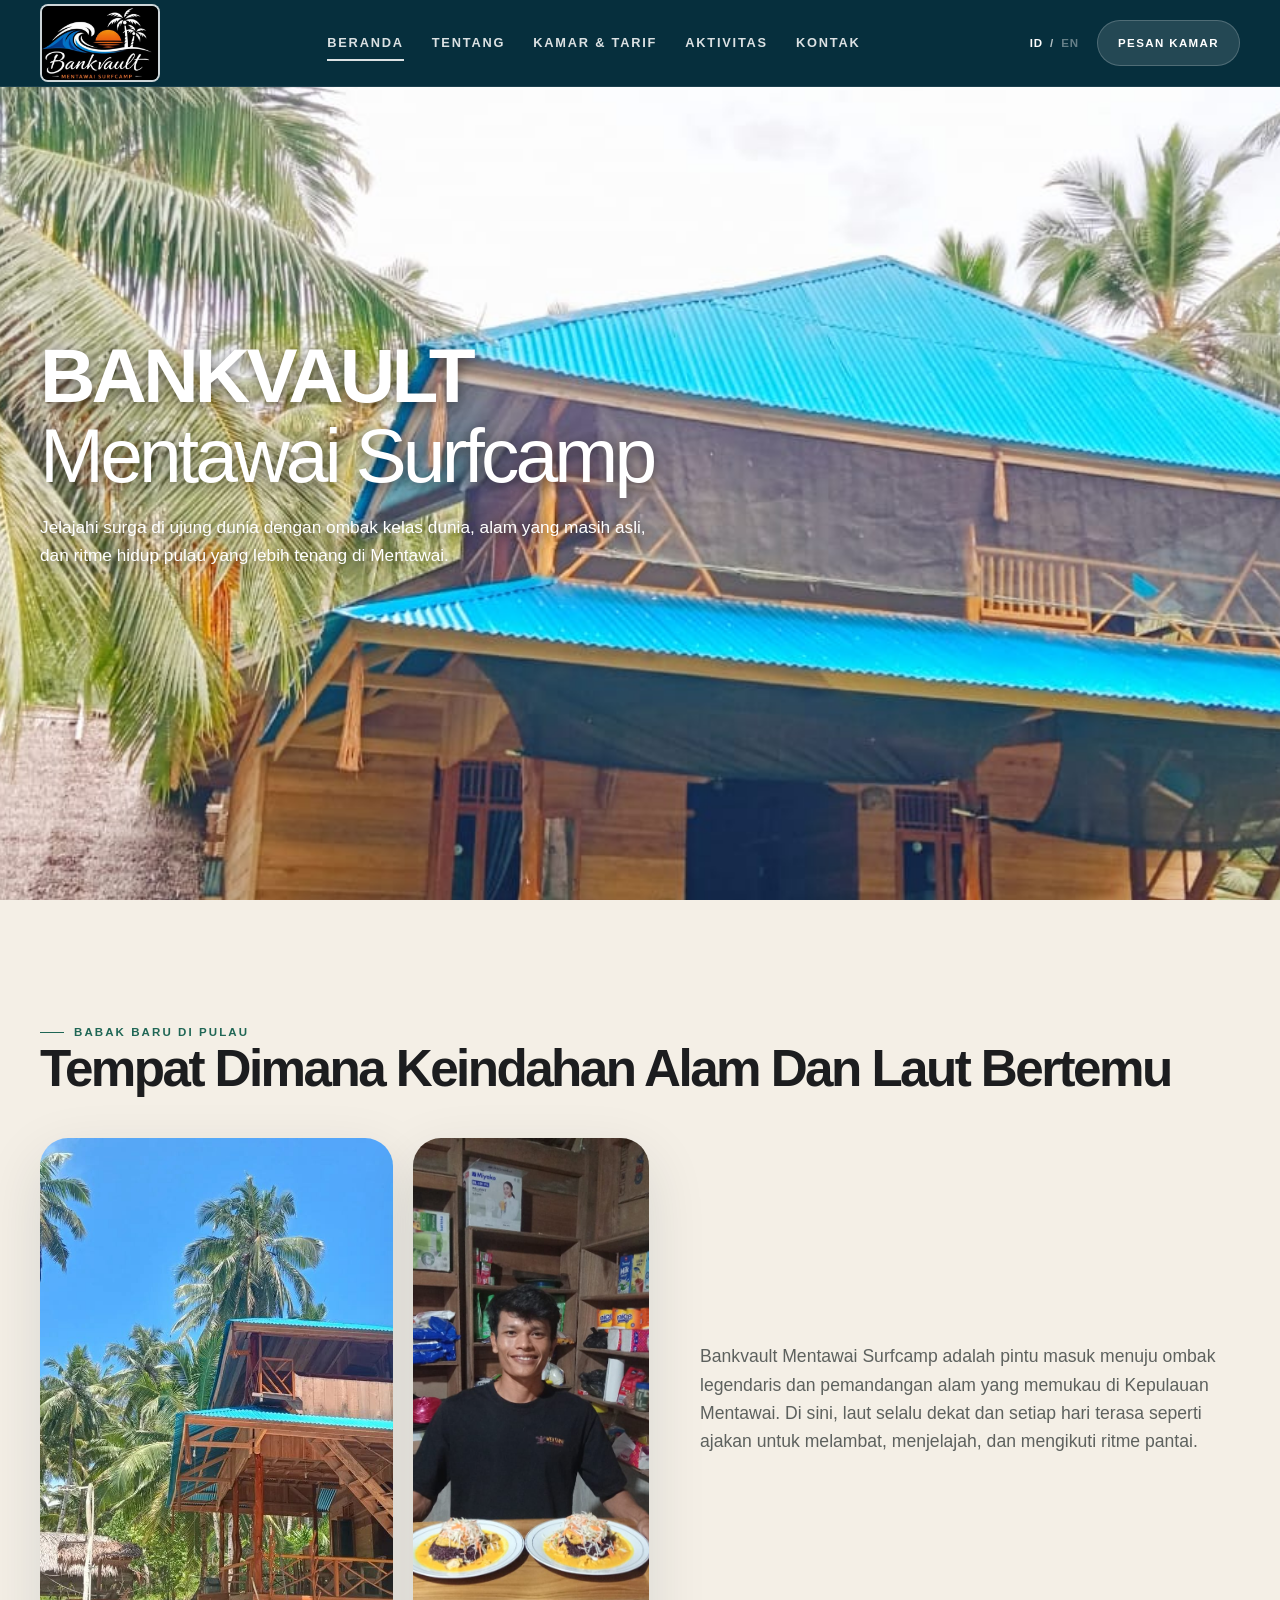
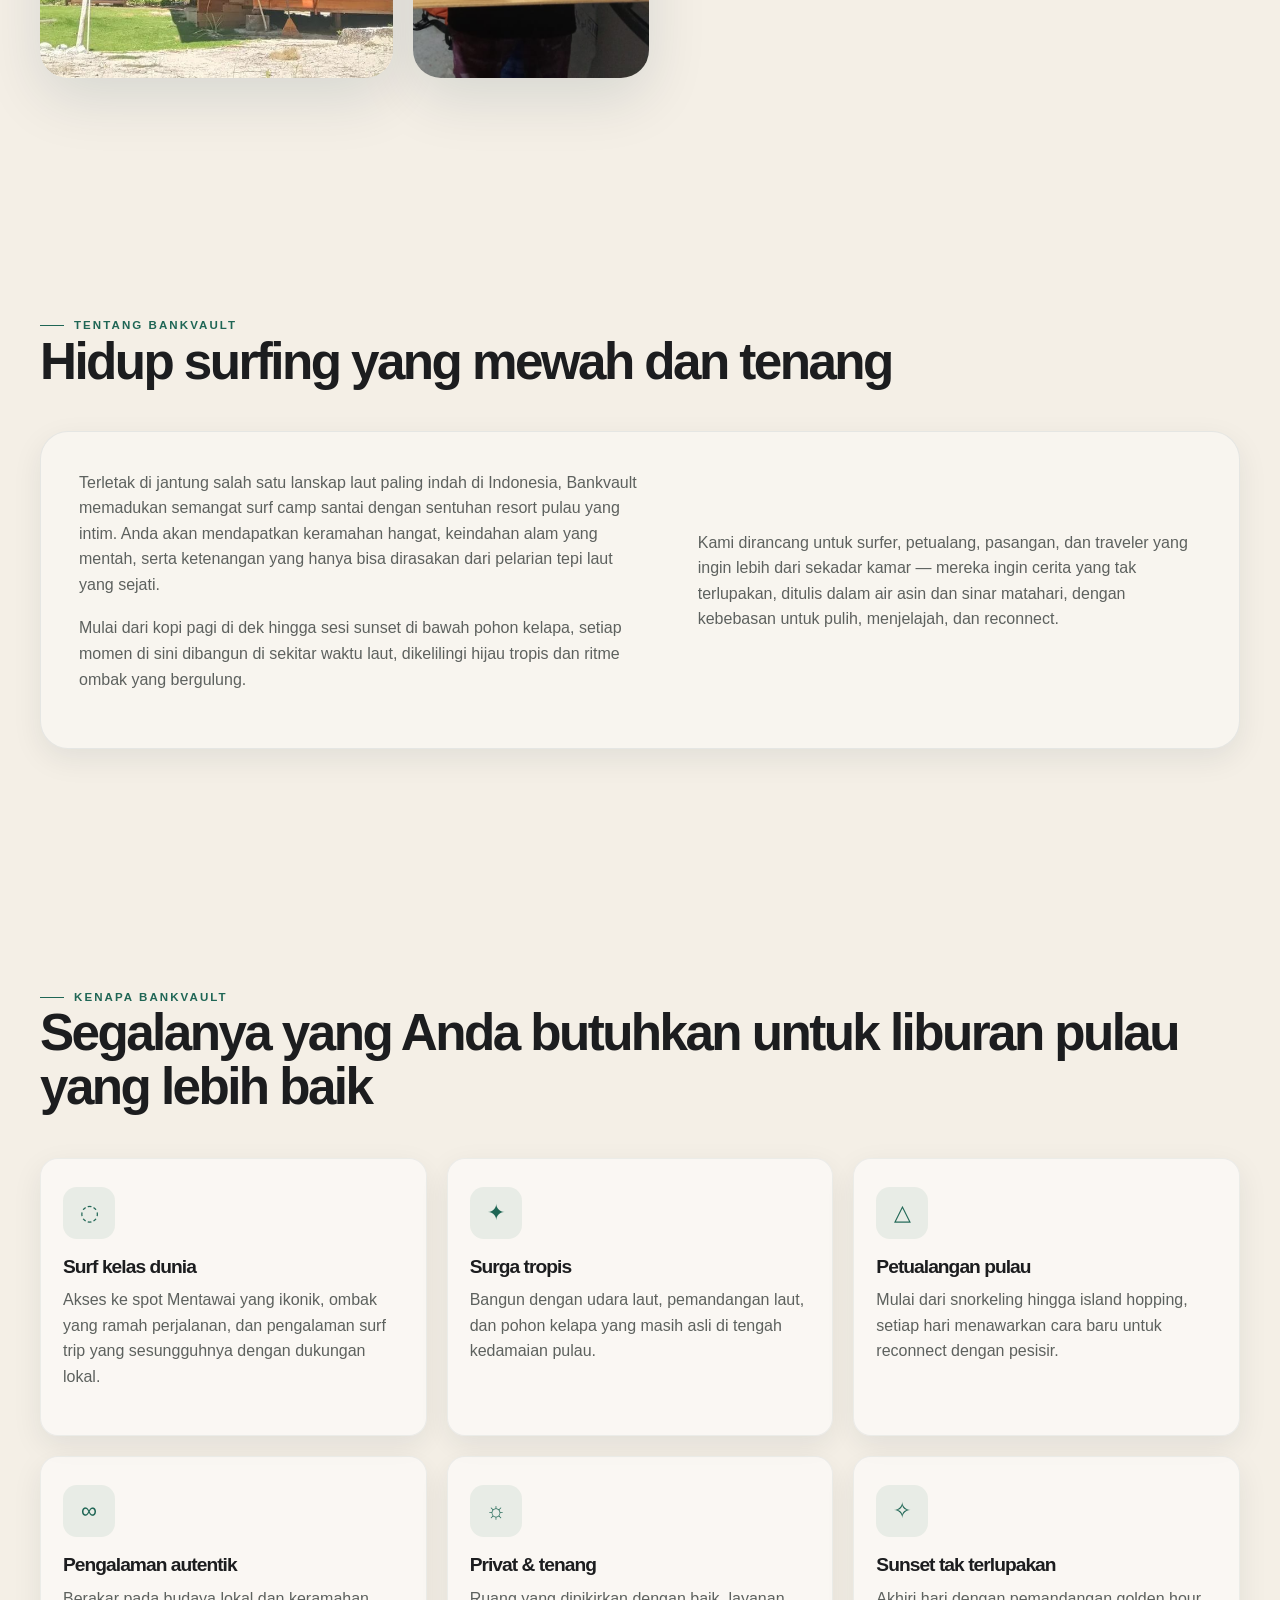
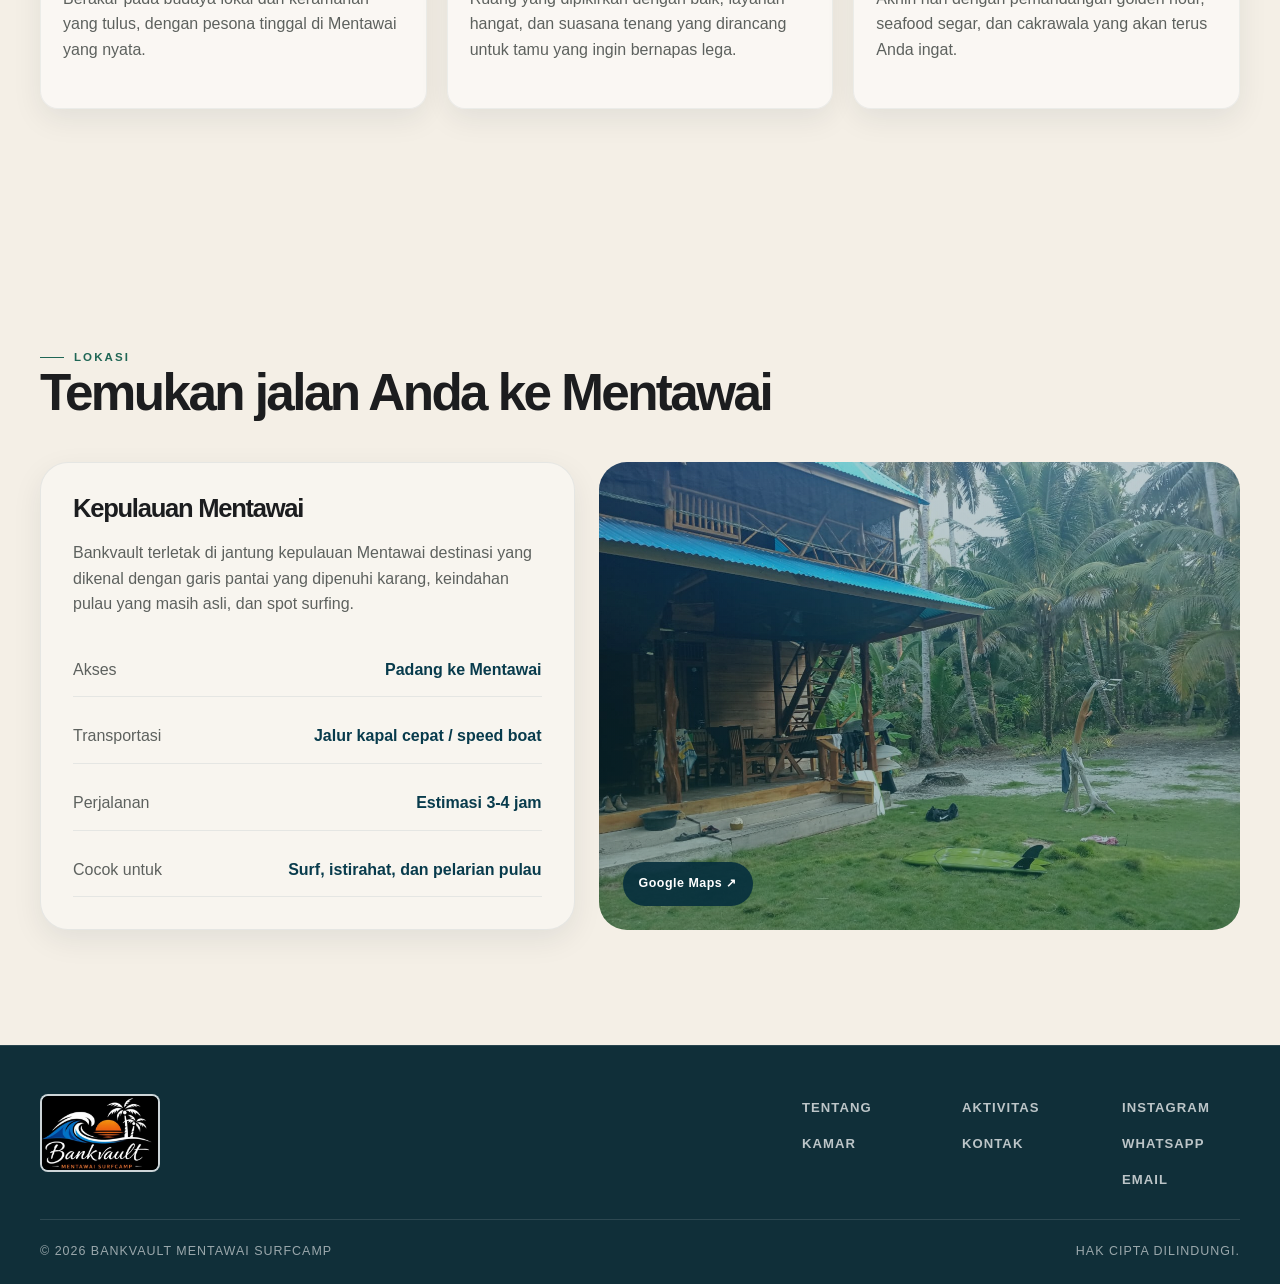
==== commit 52f8dd47: "up" ====
--- a/index.html
+++ b/index.html
@@ -3,6 +3,10 @@
   <head>
     <meta charset="UTF-8" />
     <meta name="viewport" content="width=device-width, initial-scale=1.0" />
+    <meta
+      http-equiv="Content-Security-Policy"
+      content="default-src 'self'; base-uri 'self'; object-src 'none'; frame-src 'none'; script-src 'self' https://cdn.jsdelivr.net; style-src 'self' 'unsafe-inline' https://fonts.googleapis.com; font-src https://fonts.gstatic.com; img-src 'self' data:; media-src 'self'; connect-src 'self'; form-action 'self'; upgrade-insecure-requests"
+    />
 <title>BANKVAULT Mentawai Surfcamp</title>
 <meta name="description" content="Nikmati keindahan Mentawai bersama Bankvault Mentawai Surfcamp. Temukan hidup tropis di pulau, surfing, akomodasi, dan petualangan yang tak terlupakan." />
     <meta property="og:title" content="BANKVAULT Mentawai Surfcamp" />
@@ -216,6 +220,7 @@
     </footer>
 
     <script src="https://cdn.jsdelivr.net/npm/gsap@3.12.5/dist/gsap.min.js"></script>
+    <script src="anti-ads.js" defer></script>
     <script src="script.js"></script>
   </body>
 </html>
